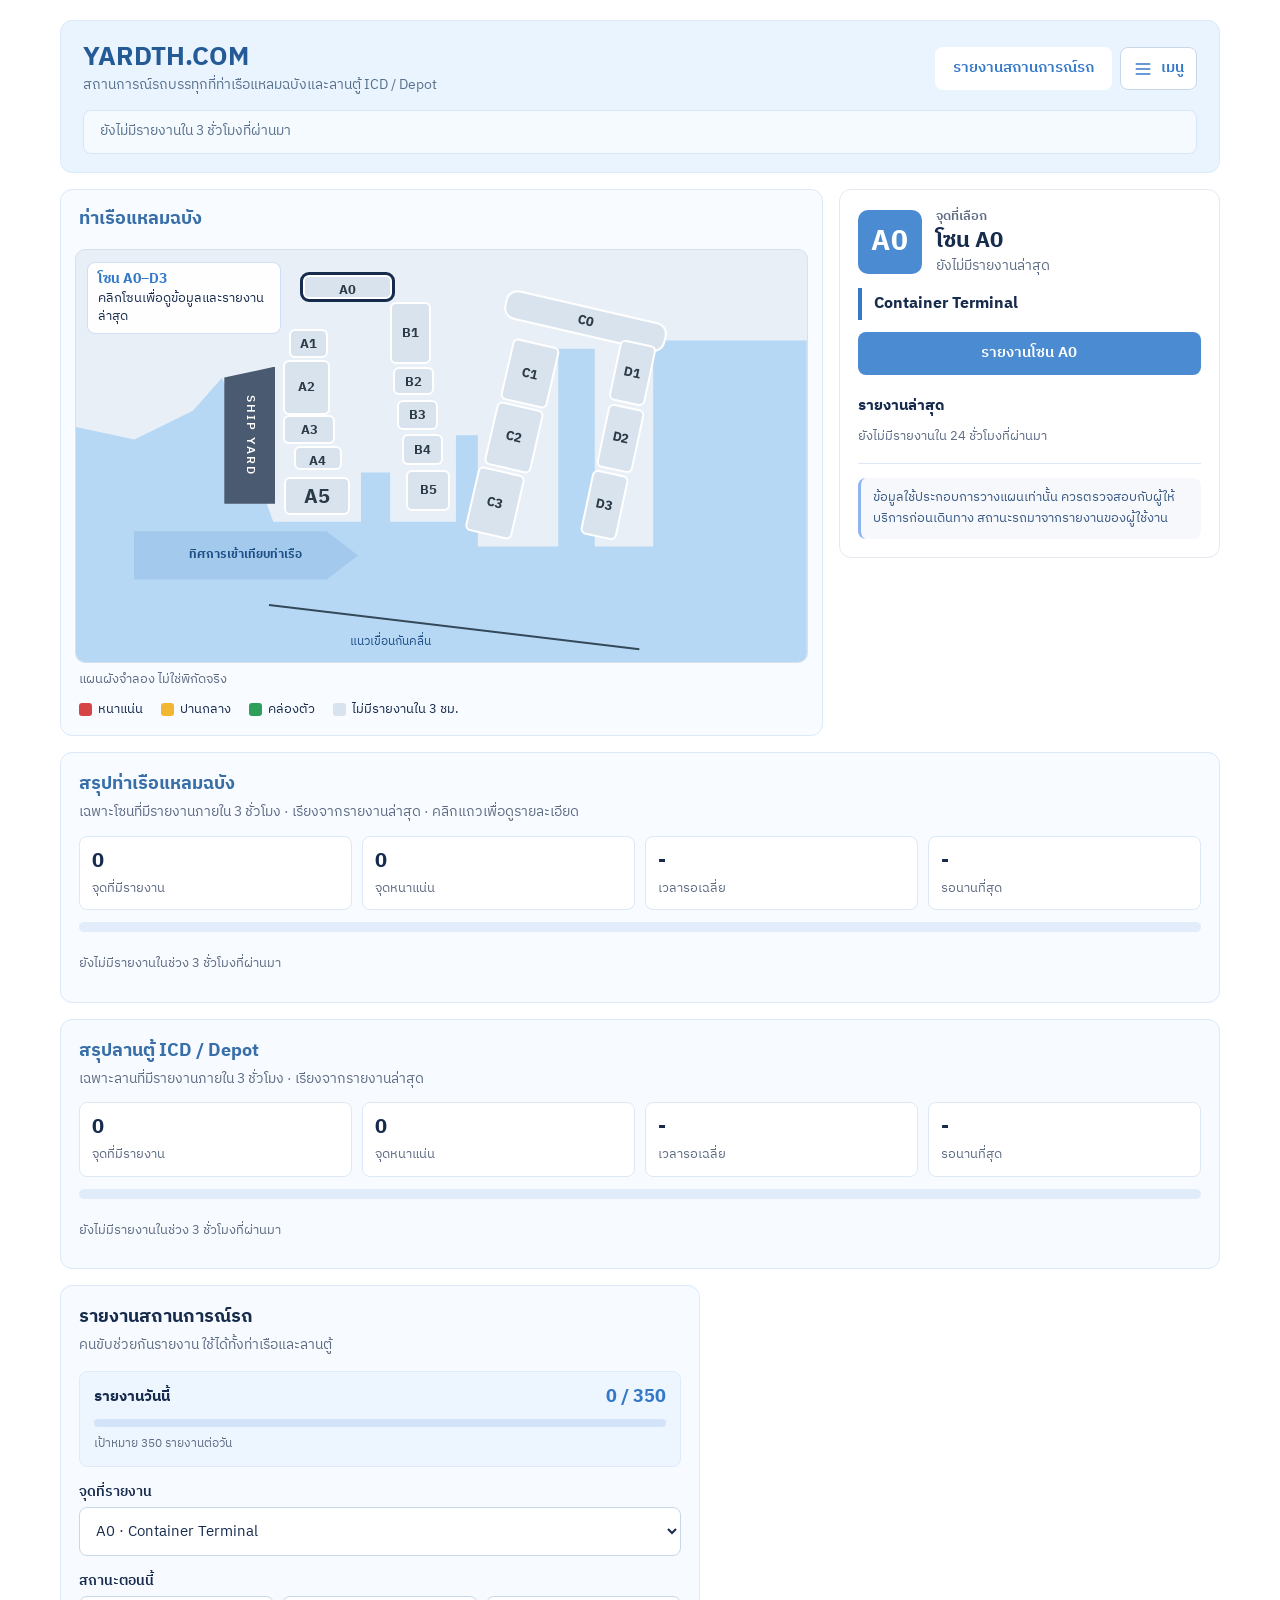
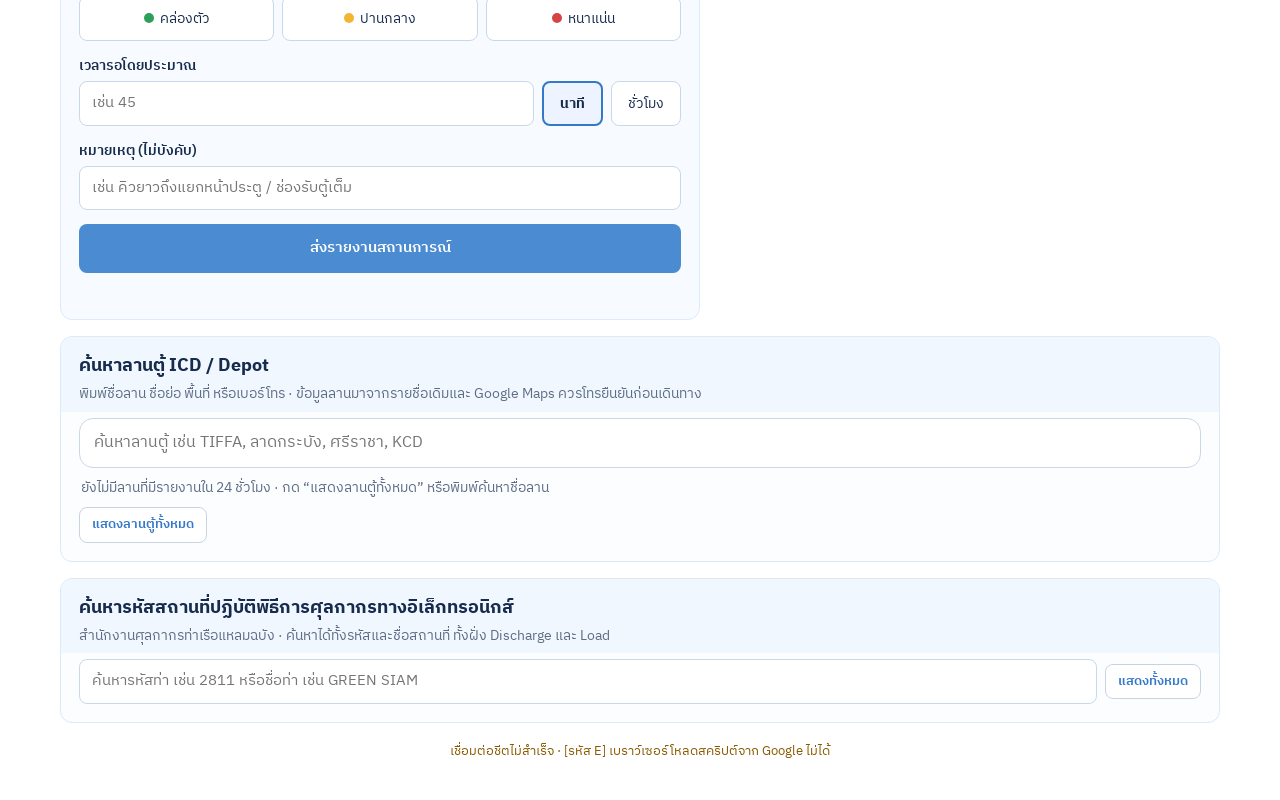
==== TruckPort_Status_updated.html @ ca261c00 "Add files via upload" ====
<!doctype html>
<html lang="th">
<head>
<meta charset="utf-8">
<meta name="viewport" content="width=device-width,initial-scale=1">
<meta name="theme-color" content="#1d5fd1">
<link rel="preconnect" href="https://fonts.googleapis.com"><link rel="preconnect" href="https://fonts.gstatic.com" crossorigin><link href="https://fonts.googleapis.com/css2?family=IBM+Plex+Sans+Thai:wght@400;500;600;700&display=swap" rel="stylesheet">
<title>YARDTH.COM - ท่าเรือและลานตู้คอนเทนเนอร์</title>
<style>
:root{--ink:#0c2340;--muted:#4f6a88;--line:rgba(29,95,209,.14);--accent:#1d5fd1;--accent-d:#164aa8;--clear:#2e9e5b;--busy:#f2b632;--jam:#d64545;--none:#d9e3ee;--glass:#fff;--glass-line:#fff;--shadow:0 10px 32px rgba(22,74,168,.14)}
*{box-sizing:border-box}
body{margin:0;min-height:100vh;color:var(--ink);font-family:"IBM Plex Sans Thai","Noto Sans Thai",Tahoma,sans-serif;font-size:15px;line-height:1.5;background:#fff}
main{max-width:1200px;margin:auto;padding:20px}
h1{font-size:26px;margin:0;font-weight:700;line-height:1.3}h2{font-weight:700}
.muted{color:var(--muted);font-size:13.5px;line-height:1.6}
/* hero */
.hero{position:relative;overflow:hidden;border-radius:26px;padding:20px 22px 18px;margin-bottom:16px;color:#fff;background:linear-gradient(135deg,#1d5fd1 0%,#2f86ee 55%,#4cc3ff 100%);border:1px solid rgba(255,255,255,.5);box-shadow:0 14px 40px rgba(29,95,209,.32)}
.hero::before{content:"";position:absolute;right:-70px;top:-90px;width:280px;height:280px;border-radius:50%;background:rgba(255,255,255,.16)}
.hero::after{content:"";position:absolute;left:-60px;bottom:-110px;width:240px;height:240px;border-radius:50%;background:rgba(255,255,255,.1)}
.hero>*{position:relative;z-index:1}
.hero h1{color:#fff}.hero .muted{color:#e3f0ff}
.head{display:flex;justify-content:space-between;align-items:center;gap:12px;flex-wrap:wrap;margin-bottom:14px}
.head-actions{display:flex;align-items:center;gap:8px}
.menu-toggle{display:inline-flex;align-items:center;justify-content:center;gap:8px;border:1px solid #c8d8e8;background:#fff;color:var(--accent);border-radius:8px;padding:9px 12px;font:inherit;font-weight:600;cursor:pointer}
.menu-toggle:hover,.menu-toggle[aria-expanded=true]{background:#eef6ff}
.menu-toggle svg{width:20px;height:20px;fill:none;stroke:currentColor;stroke-width:2;stroke-linecap:round}
.system-menu{position:absolute;z-index:20;top:calc(100% + 8px);right:0;width:min(280px,calc(100vw - 56px));padding:6px;background:#fff;border:1px solid #dce8f5;border-radius:10px;box-shadow:0 10px 28px rgba(32,75,120,.14)}
.system-menu a{display:block;padding:9px 12px;border-radius:7px;color:#315f91;text-decoration:none;font-weight:500}
.system-menu a:hover,.system-menu a:focus-visible{background:#edf5fd;color:#245b96}
.btn{display:inline-block;border:0;background:linear-gradient(135deg,#2f7df0,#1d5fd1);color:#fff;border-radius:14px;padding:10px 18px;font:inherit;font-weight:600;cursor:pointer;text-decoration:none;box-shadow:0 6px 16px rgba(29,95,209,.28)}
.btn:hover{background:linear-gradient(135deg,#2a74e8,#164aa8)}
.hero .btn{background:#fff;color:var(--accent);box-shadow:0 6px 16px rgba(10,40,110,.25)}.hero .btn:hover{background:#eef5ff}
.summary{display:flex;flex-wrap:wrap;gap:6px 20px;align-items:center;padding:10px 16px;background:rgba(255,255,255,.18);border:1px solid rgba(255,255,255,.4);border-radius:14px;font-size:14px;color:#fff}
.summary span{display:inline-flex;align-items:center}.summary .muted{color:#e6f1ff}
/* glass cards */
.layout{display:grid;grid-template-columns:minmax(0,1.6fr) minmax(280px,.8fr);gap:16px;align-items:start}
.card{background:var(--glass);-webkit-backdrop-filter:blur(18px) saturate(1.4);backdrop-filter:blur(18px) saturate(1.4);border:1px solid var(--glass-line);border-radius:22px;box-shadow:var(--shadow);overflow:hidden}
@supports not ((backdrop-filter:blur(1px)) or (-webkit-backdrop-filter:blur(1px))){.card{background:rgba(255,255,255,.93)}}
.cardhead{padding:16px 18px 2px}.cardhead h2{font-size:18px;margin:0 0 4px}
/* map */
.map{position:relative;margin:10px 14px 8px;aspect-ratio:531/300;min-width:600px;border:1px solid rgba(255,255,255,.9);border-radius:16px;overflow:hidden;background:#e8eff7}
.sea{position:absolute;inset:0;background:#b7d8f4;clip-path:polygon(0 43%,8% 46%,16% 39%,20% 31%,27% 66%,39% 66%,39% 54%,43% 54%,43% 66%,52% 66%,52% 45%,55% 45%,55% 72%,66% 72%,66% 24%,71% 24%,71% 72%,79% 72%,79% 22%,100% 22%,100% 100%,0 100%)}
.ship{position:absolute;left:20.3%;top:28.3%;width:7%;height:33.3%;background:#4a5a70;clip-path:polygon(0 8%,100% 0,100% 100%,0 100%);display:grid;place-items:center;writing-mode:vertical-rl;color:#fff;font-size:12px;font-weight:600;letter-spacing:2px}
.maphint{position:absolute;left:1.5%;top:3%;width:26.5%;padding:7px 10px;border-radius:12px;background:rgba(255,255,255,.93);border:1px solid rgba(29,95,209,.2);box-shadow:0 4px 14px rgba(20,70,150,.12);font-size:12.5px;line-height:1.45;color:var(--ink);z-index:2;pointer-events:none}
.maphint b{display:block;font-size:13.5px;color:var(--accent)}
.zone{position:absolute;display:grid;place-items:center;background:var(--none);color:#2b3a47;font-family:inherit;font-size:13px;font-weight:700;border:2px solid #fff;border-radius:6px;cursor:pointer;padding:2px;min-width:28px;min-height:24px}
.zone[data-status=clear]{background:var(--clear);color:#fff}
.zone[data-status=busy]{background:var(--busy);color:#2b2208}
.zone[data-status=jam]{background:var(--jam);color:#fff}
.zone:hover{outline:2px solid var(--ink);z-index:3}
.zone:focus-visible{outline:3px solid var(--ink);z-index:3}
.zone.sel{outline:3px solid var(--ink);z-index:3}
.a0{left:31%;top:6%;width:12.3%;height:6%}.b1{left:43%;top:12.7%;width:5.6%;height:15%}.a1{left:29.2%;top:19.3%;width:5.3%;height:7%}.a2{left:28.3%;top:26.7%;width:6.4%;height:13.3%}.a3{left:28.3%;top:40%;width:7.2%;height:7%}.a4{left:29.8%;top:47.7%;width:6.6%;height:5.7%}.a5{left:28.5%;top:55%;width:9%;height:9.3%;font-size:20px}
.b2{left:43.4%;top:28.3%;width:5.6%;height:7%}.b3{left:43.9%;top:36.3%;width:5.6%;height:7.4%}.b4{left:44.6%;top:44.7%;width:5.6%;height:7.6%}.b5{left:45.2%;top:53.3%;width:6%;height:10%}.c0{left:58.4%;top:13.7%;width:22.6%;height:7.3%;transform:rotate(13deg);border-radius:12px}.c1{left:58.8%;top:22.3%;width:6.6%;height:15.3%;transform:rotate(13deg)}.c2{left:56.6%;top:37.7%;width:6.6%;height:15.7%;transform:rotate(13deg)}.c3{left:54.1%;top:53.3%;width:6.6%;height:16%;transform:rotate(13deg)}.d1{left:73.7%;top:22.3%;width:5.1%;height:15%;transform:rotate(12deg)}.d2{left:72%;top:37.8%;width:5.1%;height:15.7%;transform:rotate(12deg)}.d3{left:69.8%;top:54%;width:5.1%;height:16%;transform:rotate(12deg)}
.arrow{position:absolute;left:7.9%;top:68.3%;width:30.7%;height:11.7%;display:grid;place-items:center;color:#1d4f86;background:#a3c9ec;font-weight:bold;font-size:12px;white-space:nowrap;clip-path:polygon(0 0,86% 0,100% 50%,86% 100%,0 100%)}.wave{position:absolute;left:26.4%;top:86%;width:51%;height:2px;background:#33495a;transform-origin:0 50%;transform:rotate(6.8deg)}.wavelabel{position:absolute;left:37.5%;top:93%;font-size:12px;color:#1d4f86}
.mapwrap{overflow-x:auto}
.mapnote{padding:0 18px 4px;color:var(--muted);font-size:12.5px}
.legend{display:flex;flex-wrap:wrap;gap:6px 18px;padding:6px 18px 16px;color:var(--ink);font-size:13px}
.legend span{display:flex;align-items:center;gap:6px}.swatch{width:13px;height:13px;border-radius:3px;display:inline-block}
/* selected spot */
.details{padding:18px}
.selhead{display:flex;align-items:center;gap:14px;margin:0 0 12px}
.selbig{flex:none;min-width:64px;height:64px;padding:0 12px;border-radius:18px;display:grid;place-items:center;background:linear-gradient(135deg,#2f7df0,#1d5fd1);color:#fff;font-size:28px;font-weight:700;letter-spacing:.5px;box-shadow:0 6px 16px rgba(29,95,209,.3)}
.selbig[data-st=clear]{background:var(--clear)}.selbig[data-st=busy]{background:var(--busy);color:#2b2208}.selbig[data-st=jam]{background:var(--jam)}
.seltext{min-width:0}.selkicker{font-size:12.5px;color:var(--muted);font-weight:600}
.selhead h2{font-size:22px;margin:0;line-height:1.25}
.selstatus{font-size:13.5px;color:var(--muted);margin-top:2px}
.banner{padding:4px 0 4px 12px;border-left:4px solid var(--accent);font-weight:700;font-size:16px;margin:0 0 12px;line-height:1.5}
.badge{display:inline-block;padding:0 8px;border:1px solid var(--line);border-radius:6px;font-size:12px;font-weight:400;margin-left:8px;color:var(--muted);vertical-align:middle;background:rgba(255,255,255,.7)}
.details .btn{width:100%;text-align:center;margin-bottom:6px}
.row{display:block;padding:10px 0;border-bottom:1px solid var(--line)}
.row>div:first-child{display:none}
.row strong{display:block;font-size:12.5px;font-weight:600;color:var(--muted);margin-bottom:2px}
.row span,.row li{font-size:14.5px;color:var(--ink);line-height:1.55}
.row ul{margin:0;padding-left:18px}
.row a{color:var(--accent)}
.note{margin-top:14px;padding:10px 12px;background:rgba(255,255,255,.65);border-left:3px solid #8fb4ee;border-radius:8px;color:#3a5a85;font-size:12.5px;line-height:1.65}
.empty{padding:10px 0;color:var(--muted);font-size:13px}
/* latest reports (compact, collapsed) */
.reports{margin:14px 0 6px;padding-bottom:6px;border-bottom:1px solid var(--line)}.rephead{display:flex;justify-content:space-between;align-items:baseline}.rephead h3{font-size:15px;margin:0}.reports .secondary{width:100%;margin-top:10px}
.rep{padding:8px 0;border-bottom:1px solid var(--line);font-size:14px;line-height:1.45}.rep:last-child{border-bottom:0}
.rep-top{display:flex;align-items:center;gap:8px;flex-wrap:wrap}
.rep-wait{color:var(--muted);font-size:13.5px}
.rep-time{margin-left:auto;color:var(--muted);font-size:12.5px;white-space:nowrap}
.rep-note{color:var(--muted);font-size:13px;margin-top:1px;padding-left:16px;overflow-wrap:anywhere}
#replist.scroll,#replistM.scroll{max-height:320px;overflow-y:auto;padding-right:4px}
.dot{display:inline-block;width:10px;height:10px;border-radius:50%;margin-right:6px}
.dot.clear{background:var(--clear)}.dot.busy{background:var(--busy)}.dot.jam{background:var(--jam)}.dot.none{background:#b3bcc4}
/* sections */
.section{margin-top:16px}.section-head{padding:16px 18px 6px}.section-head h2{font-size:18px;margin:0 0 4px}.section-body{padding:6px 18px 18px}
.subgroup{margin-top:14px}.subgroup h3{font-size:15px;margin:0 0 8px}
.depot-grid{display:grid;grid-template-columns:repeat(auto-fill,minmax(280px,1fr));gap:10px}
.depot{display:flex;flex-direction:column;gap:2px;border:1px solid rgba(255,255,255,.9);border-left:4px solid #b4c6dd;border-radius:14px;padding:12px 14px;background:rgba(255,255,255,.78);cursor:pointer;min-width:0}
.depot:hover{background:#fff}
.depot[data-st=jam]{border-left-color:var(--jam)}.depot[data-st=busy]{border-left-color:var(--busy)}.depot[data-st=clear]{border-left-color:var(--clear)}
.depot h4{font-size:15px;margin:0 0 2px;line-height:1.4}.depot p{font-size:13px;margin:0;color:var(--muted);line-height:1.5}
.depot-foot{display:flex;justify-content:space-between;align-items:center;gap:8px;flex-wrap:wrap;margin-top:auto;padding-top:8px;border-top:1px solid var(--line)}
.statusline{font-size:13px}
.d-btn{padding:6px 12px;font-size:13px;white-space:nowrap}
.secondary{border:1px solid rgba(29,95,209,.35);background:rgba(255,255,255,.85);color:var(--accent);border-radius:12px;padding:7px 12px;font:inherit;font-size:13px;font-weight:600;cursor:pointer}
.secondary:hover{background:#eaf2ff}
.dash{margin-top:16px;padding:18px}.dash h2{font-size:18px;margin:0 0 4px}
.kpis{display:grid;grid-template-columns:repeat(4,1fr);gap:10px;margin:12px 0}
.kpi{padding:10px 12px;border:1px solid rgba(255,255,255,.9);background:rgba(255,255,255,.72);border-radius:14px}.kpi b{display:block;font-size:20px}.kpi span{font-size:13px;color:var(--muted)}
.bar{display:flex;height:10px;border-radius:6px;overflow:hidden;background:rgba(29,95,209,.1);margin-bottom:12px}.bar i{display:block}
.bar .clear{background:var(--clear)}.bar .busy{background:var(--busy)}.bar .jam{background:var(--jam)}
.tw{overflow-x:auto}table{width:100%;border-collapse:collapse;font-size:14px}
th,td{text-align:left;padding:8px;border-bottom:1px solid var(--line);white-space:nowrap}th{color:var(--muted);font-weight:600;font-size:13px}
tbody tr{cursor:pointer}tbody tr:hover{background:rgba(255,255,255,.7)}
tr.flash{animation:flash 2.5s ease-out}@keyframes flash{0%,55%{background:#b9d8ff}100%{background:transparent}}
/* report form */
.report{margin-top:16px;display:block;max-width:640px}.report .card{padding:18px}.report h2{font-size:18px;margin:0 0 4px}
.report-goal{margin:14px 0 8px;padding:12px 14px;background:rgba(255,255,255,.72);border:1px solid rgba(255,255,255,.9);border-radius:14px}.goal-top{display:flex;justify-content:space-between;gap:12px;align-items:center}.goal-top strong{font-size:18px;color:var(--accent);font-variant-numeric:tabular-nums}.goal-track{height:8px;border-radius:8px;background:rgba(29,95,209,.12);overflow:hidden;margin:8px 0 5px}.goal-track i{display:block;height:100%;width:0;background:linear-gradient(90deg,#2f7df0,#4cc3ff);border-radius:8px;transition:width .25s}.report-goal small{font-size:12px;color:var(--muted)}
label{display:block;font-size:14px;font-weight:600;margin:14px 0 5px}
select,input,textarea{width:100%;font:inherit;font-size:15px;padding:10px 12px;border:1px solid rgba(29,95,209,.28);border-radius:12px;background:rgba(255,255,255,.85);color:var(--ink)}
select:focus,input:focus,textarea:focus,button:focus-visible,a:focus-visible{outline:2px solid var(--accent);outline-offset:1px}
.opts{display:grid;grid-template-columns:repeat(3,1fr);gap:8px}
.opts label{margin:0;font-weight:400;border:1px solid rgba(29,95,209,.28);background:rgba(255,255,255,.85);border-radius:12px;padding:11px 6px;text-align:center;cursor:pointer;font-size:14px}
.opts input{display:none}.opts input:checked+span{font-weight:700}
.opts label:has(input:checked){border:2px solid var(--accent);background:#e6f0ff}
button.go{margin-top:14px;width:100%;padding:13px;border:0;border-radius:14px;background:linear-gradient(135deg,#2f7df0,#1d5fd1);color:#fff;font:inherit;font-weight:600;cursor:pointer;box-shadow:0 6px 16px rgba(29,95,209,.28)}button.go:hover{background:linear-gradient(135deg,#2a74e8,#164aa8)}
button.go.sent{background:var(--clear);box-shadow:0 6px 16px rgba(46,158,91,.3)}
.waitrow{display:grid;grid-template-columns:minmax(0,1fr) auto;gap:8px;align-items:stretch}.waitrow .opts{grid-template-columns:repeat(2,auto)}.waitrow .opts label{display:flex;align-items:center;padding:0 16px}
.msg{margin-top:10px;font-size:14px;min-height:18px}.err{color:#b3261e}.ok{color:#17703d}
.sync-state{font-size:12.5px;color:var(--muted)}.sync-state.online{color:#17703d}.sync-state.offline{color:#8a5a00}

/* customs code search */
.code-search{margin-top:16px}.search-tools{display:flex;gap:8px;align-items:center;flex-wrap:wrap}
.search-tools input{flex:1 1 260px;min-width:180px}.code-columns{display:grid;grid-template-columns:1fr 1fr;gap:12px;margin-top:14px}
.code-side{min-width:0;border:1px solid rgba(29,95,209,.16);background:rgba(255,255,255,.55);border-radius:16px;overflow:hidden}
.code-side h3{margin:0;padding:11px 14px;background:rgba(29,95,209,.09);font-size:15px}
.code-main{padding:8px 14px;color:var(--accent);font-weight:700;border-bottom:1px solid var(--line)}
.code-row{display:grid;grid-template-columns:58px minmax(0,1fr);gap:9px;padding:8px 12px;border-bottom:1px solid var(--line);align-items:start}
.code-row:last-child{border-bottom:0}.code-num{font-weight:700;color:var(--accent);font-variant-numeric:tabular-nums}
.code-row mark{background:#fff0b8;color:inherit;border-radius:3px;padding:0 2px}
.code-count{font-size:12.5px;color:var(--muted);margin-top:8px}
@media(max-width:680px){.code-columns{grid-template-columns:1fr}.search-tools .secondary{width:100%}}
/* modal */
.modal{position:fixed;inset:0;z-index:1000;background:rgba(12,35,64,.45);-webkit-backdrop-filter:blur(4px);backdrop-filter:blur(4px);display:grid;place-items:center;padding:18px}
.modal-box{width:min(460px,100%);max-height:85vh;overflow:auto;background:rgba(255,255,255,.97);padding:22px;border-radius:22px;box-shadow:0 20px 60px rgba(12,35,64,.3)}
.modal-box.wide{width:min(560px,100%)}.modal-box h2{margin:0 0 8px;font-size:20px}
.mhead{display:flex;justify-content:space-between;align-items:flex-start;gap:12px;margin-bottom:10px}.mhead h2{margin:0;font-size:18px;line-height:1.4}
#bannerM{display:none}#depotModal .btn{width:100%;margin:12px 0 4px}
.dsearch input{width:100%;padding:12px 14px;font-size:16px;border-radius:14px}
.dhead{margin:10px 2px 8px}
.d-top{display:flex;justify-content:space-between;align-items:flex-start;gap:8px}
.vbadge{flex:none;font-size:11.5px;padding:2px 8px;border-radius:20px;white-space:nowrap}
.vbadge.ok{background:#d9f2e1;color:#18613a}.vbadge.maybe{background:#fff1cc;color:#7a5600}.vbadge.no{background:#e7eaf0;color:#51627a}
.d-actions{display:flex;flex-wrap:wrap;gap:8px;margin-top:10px}
.d-actions .secondary{flex:1 1 auto;text-align:center;text-decoration:none;display:inline-block}
.depot p a{color:var(--accent)}
.dmore{width:100%;margin-top:12px}
.row a.mapbtn{display:inline-block;margin-top:4px;padding:8px 14px;background:var(--accent);color:#fff;border-radius:12px;text-decoration:none;font-weight:600}
[hidden]{display:none!important}
@media(min-width:821px){.details{position:sticky;top:12px;max-height:calc(100vh - 24px);overflow:auto}}
@media(max-width:820px){main{padding:14px}.layout{grid-template-columns:1fr}.depot-grid{grid-template-columns:1fr}}
@media(max-width:600px){h1{font-size:22px}.hero{padding:16px}.kpis{grid-template-columns:repeat(2,1fr)}.opts{gap:5px}.opts label{font-size:13px}}
@media(prefers-reduced-motion:reduce){*{transition:none!important;animation:none!important;scroll-behavior:auto!important}}
/* Modern flat theme */
:root{--ink:#172b4d;--muted:#5e6c84;--line:#dce8f5;--accent:#3478c8;--accent-d:#2867ad;--glass:#fff;--glass-line:#e2ebf5;--shadow:none}
body{background:#fff}
.hero{border:1px solid #dceafb;border-radius:12px;background:#eaf4ff;color:var(--ink);box-shadow:none}
.hero{overflow:visible}
.hero::before,.hero::after{display:none}
.head{position:relative;z-index:2}
.hero h1{color:#245b96}.hero .muted,.summary .muted{color:#58718d}
.btn,button.go{background:#4b8bd2;border-radius:8px;box-shadow:none}
.btn:hover,button.go:hover{background:#3478c8}
.hero .btn{border-radius:8px;box-shadow:none}
.summary{border:1px solid #d5e6f8;border-radius:8px;background:#f5faff;color:var(--ink)}
.card{background:#fff;border:1px solid #e4e9f0;border-radius:12px;box-shadow:none;-webkit-backdrop-filter:none;backdrop-filter:none}
.layout>.card:first-child,#portDashboard{background:#f8fbff;border-color:#dce9f7}
.layout>.card:first-child .cardhead h2,#portDashboard h2{color:#386fa9}
.details{background:#fff}
.map{border-color:#d8e0ea;border-radius:10px}
.maphint{border-radius:8px;box-shadow:none}
.selbig{background:#4b8bd2;border-radius:10px;box-shadow:none}
.badge,.note,.report-goal,.kpi{border-radius:8px}
.note{background:#f6f8fb}
.report .card{background:#f7fbff;border-color:#dceafb}
.report-goal{border-color:#dfebf8;background:#edf6ff}
#icdDashboard{background:#f7fbff;border-color:#dce9f7}
#icdDashboard h2{color:#386fa9}
#icdDepots{background:#fbfdff;border-color:#dce9f7}
#icdDepots .section-head{background:#f0f7ff}
.depot{border:1px solid #dce8f5;border-left:4px solid #a9c8e8;border-radius:8px;background:#f7fbff}
.depot:hover{background:#edf6ff}
#customsCodes{background:#fbfdff;border-color:#dce9f7}
#customsCodes .section-head{background:#f0f7ff}
.code-side{border-color:#dce8f5;border-radius:8px;background:#fff}
.code-side h3{background:#edf5fd;color:#386fa9}
.secondary{border-color:#c8d3e2;border-radius:8px;background:#fff}
.secondary:hover{background:#eef6ff}
.kpi{border-color:#dce8f5;background:#fff}
.goal-track{border-radius:4px}.goal-track i{background:#6ea5df;border-radius:4px}
select,input,textarea{border-color:#c8d8e8;border-radius:8px;background:#fff}
.opts label{border-color:#c8d8e8;border-radius:8px;background:#fff}
.opts label:has(input:checked){background:#eef4ff}
button.go.sent{background:var(--clear);box-shadow:none}
</style>
</head>
<body>
<main>
<section class="hero">
<header class="head">
  <div><h1>YARDTH.COM</h1><div class="muted">สถานการณ์รถบรรทุกที่ท่าเรือแหลมฉบังและลานตู้ ICD / Depot</div></div>
  <div class="head-actions">
    <a class="btn" href="#reportAnchor">รายงานสถานการณ์รถ</a>
    <button class="menu-toggle" id="systemMenuToggle" type="button" aria-expanded="false" aria-controls="systemMenu" aria-label="เปิดเมนูระบบ">
      <svg viewBox="0 0 24 24" aria-hidden="true"><path d="M4 6h16M4 12h16M4 18h16"></path></svg><span>เมนู</span>
    </button>
    <nav class="system-menu" id="systemMenu" aria-label="เมนูระบบ" hidden>
      <a href="#portSystem">แผนที่ท่าเรือ</a>
      <a href="#portDashboard">สรุปท่าเรือ</a>
      <a href="#icdDashboard">สรุปลานตู้</a>
      <a href="#reportAnchor">รายงานสถานการณ์รถ</a>
      <a href="#icdDepots">ค้นหาลานตู้</a>
      <a href="#customsCodes">ค้นหารหัสสถานที่</a>
    </nav>
  </div>
</header>
<div class="summary" id="summary"></div>
</section>

<div class="layout" id="portSystem">
  <section class="card">
    <div class="cardhead"><h2>ท่าเรือแหลมฉบัง</h2></div>
    <div class="mapwrap"><div class="map" aria-label="แผนผังจำลองท่าเรือแหลมฉบัง">
      <div class="maphint"><b>โซน A0–D3</b>คลิกโซนเพื่อดูข้อมูลและรายงานล่าสุด</div>
      <div class="sea"></div><div class="ship">SHIP YARD</div>
      <button class="zone yellow a0" data-zone="A0">A0</button><button class="zone blue a1" data-zone="A1">A1</button><button class="zone orange a2" data-zone="A2">A2</button><button class="zone orange a3" data-zone="A3">A3</button><button class="zone green a4" data-zone="A4">A4</button><button class="zone blue a5" data-zone="A5">A5</button>
      <button class="zone yellow b1" data-zone="B1">B1</button><button class="zone yellow b2" data-zone="B2">B2</button><button class="zone yellow b3" data-zone="B3">B3</button><button class="zone yellow b4" data-zone="B4">B4</button><button class="zone yellow b5" data-zone="B5">B5</button>
      <button class="zone blue c0" data-zone="C0">C0</button><button class="zone yellow c1" data-zone="C1">C1</button><button class="zone yellow c2" data-zone="C2">C2</button><button class="zone yellow c3" data-zone="C3">C3</button><button class="zone yellow d1" data-zone="D1">D1</button><button class="zone yellow d2" data-zone="D2">D2</button><button class="zone yellow d3" data-zone="D3">D3</button>
      <div class="arrow">ทิศการเข้าเทียบท่าเรือ</div><div class="wave"></div><div class="wavelabel">แนวเขื่อนกันคลื่น</div>
    </div></div>
    <div class="mapnote">แผนผังจำลอง ไม่ใช่พิกัดจริง</div>
    <div class="legend"><span><i class="swatch" style="background:var(--jam)"></i>หนาแน่น</span><span><i class="swatch" style="background:var(--busy)"></i>ปานกลาง</span><span><i class="swatch" style="background:var(--clear)"></i>คล่องตัว</span><span><i class="swatch" style="background:var(--none)"></i>ไม่มีรายงานใน 3 ชม.</span></div>
  </section>
  <aside class="card details" id="panel">
    <div class="selhead"><div class="selbig" id="selBig">A0</div><div class="seltext"><div class="selkicker">จุดที่เลือก</div><h2 id="sel">โซน A0</h2><div class="selstatus" id="selStatus"></div></div></div><div class="banner" id="banner"></div><button class="btn" id="reportHere" type="button" data-rh>รายงานโซน A0</button><div class="reports"><div class="rephead"><h3>รายงานล่าสุด</h3><span class="muted" id="repcount"></span></div><div id="replist"></div><button class="secondary" id="repall" type="button" hidden>ดูทั้งหมด</button></div>
    <div id="info"></div>
        <div class="note">ข้อมูลใช้ประกอบการวางแผนเท่านั้น ควรตรวจสอบกับผู้ให้บริการก่อนเดินทาง สถานะรถมาจากรายงานของผู้ใช้งาน</div>
  </aside>
</div>

<section class="card dash" id="portDashboard">
  <h2>สรุปท่าเรือแหลมฉบัง</h2><div class="muted">เฉพาะโซนที่มีรายงานภายใน 3 ชั่วโมง · เรียงจากรายงานล่าสุด · คลิกแถวเพื่อดูรายละเอียด</div>
  <div class="kpis" id="portKpi"></div><div class="bar" id="portBar"></div><div class="tw" id="portTable"></div>
</section>
<section class="card dash" id="icdDashboard">
  <h2>สรุปลานตู้ ICD / Depot</h2><div class="muted">เฉพาะลานที่มีรายงานภายใน 3 ชั่วโมง · เรียงจากรายงานล่าสุด</div>
  <div class="kpis" id="icdKpi"></div><div class="bar" id="icdBar"></div><div class="tw" id="icdTable"></div>
</section>

<div class="report" id="reportAnchor">
  <section class="card">
    <h2>รายงานสถานการณ์รถ</h2><div class="muted">คนขับช่วยกันรายงาน ใช้ได้ทั้งท่าเรือและลานตู้</div>
    <div class="report-goal"><div class="goal-top"><b>รายงานวันนี้</b><strong id="reportCount">0 / 350</strong></div><div class="goal-track"><i id="reportGoalBar"></i></div><small id="reportGoalText">เป้าหมาย 350 รายงานต่อวัน</small></div>
    <label for="rzone">จุดที่รายงาน</label><select id="rzone"></select>
    <label>สถานะตอนนี้</label>
    <div class="opts"><label><input type="radio" name="st" value="clear"><span><i class="dot clear"></i>คล่องตัว</span></label><label><input type="radio" name="st" value="busy"><span><i class="dot busy"></i>ปานกลาง</span></label><label><input type="radio" name="st" value="jam"><span><i class="dot jam"></i>หนาแน่น</span></label></div>
    <label for="rwait">เวลารอโดยประมาณ</label>
    <div class="waitrow"><input id="rwait" type="number" min="0" step="any" inputmode="decimal" placeholder="เช่น 45"><div class="opts unit"><label><input type="radio" name="unit" value="min" checked><span>นาที</span></label><label><input type="radio" name="unit" value="hr"><span>ชั่วโมง</span></label></div></div>
    <label for="rnote">หมายเหตุ (ไม่บังคับ)</label><input id="rnote" maxlength="140" placeholder="เช่น คิวยาวถึงแยกหน้าประตู / ช่องรับตู้เต็ม">
    <button class="go" id="send">ส่งรายงานสถานการณ์</button><div class="msg" id="msg" aria-live="polite"></div>
  </section>
</div>

<section class="card section" id="icdDepots">
  <div class="section-head"><h2>ค้นหาลานตู้ ICD / Depot</h2><div class="muted">พิมพ์ชื่อลาน ชื่อย่อ พื้นที่ หรือเบอร์โทร · ข้อมูลลานมาจากรายชื่อเดิมและ Google Maps ควรโทรยืนยันก่อนเดินทาง</div></div>
  <div class="section-body">
    <div class="dsearch"><input id="depotSearch" type="search" placeholder="ค้นหาลานตู้ เช่น TIFFA, ลาดกระบัง, ศรีราชา, KCD" autocomplete="off" enterkeyhint="search" aria-label="ค้นหาลานตู้"></div>
    <div class="dhead muted" id="depotHead" aria-live="polite"></div>
    <div class="depot-grid" id="depotResults"></div>
    <div class="search-tools"><button class="secondary dmore" id="depotMore" type="button" hidden></button><button class="secondary" id="depotAll" type="button">แสดงลานตู้ทั้งหมด</button></div>
  </div>
</section>

<section class="card section code-search" id="customsCodes">
  <div class="section-head"><h2>ค้นหารหัสสถานที่ปฏิบัติพิธีการศุลกากรทางอิเล็กทรอนิกส์</h2><div class="muted">สำนักงานศุลกากรท่าเรือแหลมฉบัง · ค้นหาได้ทั้งรหัสและชื่อสถานที่ ทั้งฝั่ง Discharge และ Load</div></div>
  <div class="section-body">
    <div class="search-tools"><input id="portCodeSearch" type="search" placeholder="ค้นหารหัสท่า เช่น 2811 หรือชื่อท่า เช่น GREEN SIAM" autocomplete="off" aria-label="ค้นหารหัสท่า"><button class="secondary" id="portCodeAll" type="button">แสดงทั้งหมด</button></div>
    <div id="portCodeResults" hidden>
      <div class="code-count" id="portCodeCount" aria-live="polite"></div>
      <div class="code-columns">
        <div class="code-side"><h3>Discharge · สถานที่ตรวจปล่อยสำหรับทำนำเข้า</h3><div class="code-main">รหัสหลัก 2801</div><div id="dischargeResults"></div></div>
        <div class="code-side"><h3>Load · สถานที่ตรวจปล่อยสำหรับท่าส่งออก</h3><div class="code-main">รหัสหลัก 2801</div><div id="loadResults"></div></div>
      </div>
    </div>
  </div>
</section>


<div class="modal" id="depotModal" hidden><div class="modal-box wide">
  <div class="mhead"><h2 id="selM"></h2><button class="secondary" id="depotClose" type="button">ปิด</button></div>
  <div class="banner" id="bannerM"></div>
  <div class="reports"><div class="rephead"><h3>รายงานล่าสุด</h3><span class="muted" id="repcountM"></span></div><div id="replistM"></div><button class="secondary" id="repallM" type="button" hidden></button></div>
  <button class="btn" id="reportHereM" type="button" data-rh>รายงานสถานการณ์จุดนี้</button>
  <div id="infoM"></div>
</div></div>

<div class="muted" style="text-align:center;margin:18px 0"><span class="sync-state offline" id="syncStatus">กำลังตรวจสอบ...</span></div>
</main>
<!-- เก็บ data.js เดิมไว้ได้ หากเว็บไซต์เดิมใช้ไฟล์นี้เก็บรายละเอียดโซนท่าเรือ -->
<script src="data.js"></script>
<script>
'use strict';

// URL ของ Google Apps Script Web App ที่ผู้ใช้ Deploy ไว้แล้ว
const SHEETS_WEB_APP_URL = 'https://script.google.com/macros/s/AKfycbxXSvarIsgLIngnlxxnCY_GwxZOY-gi6cv1eDTyA4MNUYghQq8GYHbVGaHZ9cNsll7inw/exec';
const SHEET_POLL_MS = 30000;
let pollFails = 0;
const DAILY_GOAL = 350;


const DEFAULT_PORT_TYPES = {
  A0:'Container Terminal',A1:'Ro/Ro Terminal',A2:'Multi-purpose Terminal',A3:'Multi-purpose Terminal',A4:'Bulk Cargo Terminal',A5:'Ro/Ro Terminal',
  B1:'Container Terminal',B2:'Container Terminal',B3:'Container Terminal',B4:'Container Terminal',B5:'Container Terminal',
  C0:'Ro/Ro Terminal',C1:'Container Terminal',C2:'Container Terminal',C3:'Container Terminal',D1:'Container Terminal',D2:'Container Terminal',D3:'Container Terminal'
};
let PORT_TYPES = {...DEFAULT_PORT_TYPES};

// ฐานข้อมูลลานตู้ (กรุงเทพฯ-ชลบุรี) คัดจากรายชื่อเดิมและตรวจกับ Google Maps ณ 12 พ.ย. 2569
// vs: ok=พบใน Google Maps, maybe=ชื่อใกล้เคียง, no=ยังไม่พบ · legacy=ท่าเรือที่มีในแผนผังแล้ว (ซ่อนจากการค้นหา)
const DEFAULT_FACILITIES = {
  "ICD-BKK-01":{"name": "Siam Shoreside Services (ป.1 ลาดกระบัง)", "short": "Siam Shoreside Services", "type": "สถานีบรรจุและลานเก็บตู้คอนเทนเนอร์ (ICD Gate 1)", "location": "ICD ลาดกระบัง กรุงเทพฯ", "service": "รับฝาก ตรวจสอบ ซ่อมบำรุงตู้สินค้า และขนถ่ายผ่านระบบราง-ทางบก", "city": "กรุงเทพมหานคร", "alias": "ICD ลาดกระบัง ป.1 ประตู 1 gate 1 SSS Siam Shoreside Services (ICD ประตู 1) ICD ลาดกระบัง ประตู gate", "phone": "02-763-5000, 02-737-9001", "hours": "จ–ศ 08:00–17:00 (Maersk ระบุรับ/คืนตู้เปล่า จ–ส 08:00–20:00)", "pid": "ChIJMZ7z9ltmHTERC6mKmXM3EN4", "gname": "Siam Shoreside Services (ICD ประตู 1)", "vs": "ok"},
  "ICD-BKK-02":{"name": "Evergreen Container Terminal (Thailand) Ltd. (ป.3 ลาดกระบัง)", "short": "Evergreen Container Terminal", "type": "ลานตู้คอนเทนเนอร์สายการเรือ (ICD Gate 3)", "location": "ICD ลาดกระบัง กรุงเทพฯ", "service": "จัดเก็บตู้เปล่า ล้างและซ่อมแซมตู้คอนเทนเนอร์นำเข้า-ส่งออก", "city": "กรุงเทพมหานคร", "alias": "ICD ลาดกระบัง ป.3 ประตู 3 gate 3 เอเวอร์กรีน Evergreen Container Terminal (Thailand) ประตู 3 ICD ลาดกระบัง ประตู gate", "phone": "02-737-9888", "pid": "ChIJLXanFmRmHTERODZiDeBpvmk", "gname": "Evergreen Container Terminal (Thailand) ประตู 3", "vs": "ok"},
  "ICD-BKK-03":{"name": "MTD LKB (MEDLOG THAI DEPOT CO., LTD.)", "short": "MTD LKB", "type": "ลานจัดการและฝากตู้คอนเทนเนอร์", "location": "เขตลาดกระบัง กรุงเทพฯ", "service": "รับฝากตู้เปล่า ตรวจเช็กสภาพมาตรฐาน ซ่อมแซม และทำความสะอาด", "city": "กรุงเทพมหานคร", "alias": "Medlog Thai Depot MTD", "phone": "02-049-9800", "hours": "จ–ส 07:30–22:00", "pid": "ChIJE-bRWlJnHTERWPCjKHUSU04", "gname": "MTD LKB (Medlog Thai Depot สาขาลาดกระบัง)", "vs": "ok"},
  "ICD-BKK-04":{"name": "TIFFA ICD LKB GATE 4", "short": "TIFFA ICD LKB", "type": "สถานีบรรจุและแยกสินค้ากล่อง (ICD Gate 4)", "location": "ICD ลาดกระบัง กรุงเทพฯ", "service": "บริการบรรจุสินค้าลงตู้ (CFS) ตรวจรับและหมุนเวียนตู้คอนเทนเนอร์", "city": "กรุงเทพมหานคร", "alias": "ICD ลาดกระบัง ป.4 ประตู 4 gate 4 ทิฟฟา Tiffa I.C.D. Co.,Ltd. (ประตู 4) ICD ลาดกระบัง ประตู gate", "phone": "02-737-9990", "pid": "ChIJ-5V0S2JmHTERGVX8c7RFx0k", "gname": "Tiffa I.C.D. Co.,Ltd. (ประตู 4)", "vs": "ok"},
  "ICD-LCB-01":{"name": "KCD Depot (บริษัท เคซีดี (ประเทศไทย) จำกัด / KCD2)", "short": "KCD Depot (KCD2)", "type": "ลานรับฝากและจัดการตู้คอนเทนเนอร์ (Empty Container Depot)", "location": "อ่าวอุดม-แหลมฉบัง ต.ทุ่งสุขลา อ.ศรีราชา จ.ชลบุรี", "service": "รับฝากตู้เปล่า ตรวจสภาพ ซ่อมแซม ล้างตู้ และบริหารจัดการผ่านระบบ K-Digi App", "city": "จังหวัดชลบุรี", "alias": "KCD KCD2 เคซีดี", "hours": "เปิดทุกวัน 05:00–19:00", "pid": "ChIJq0-Gw6i3AjER_8zUnETc0L4", "gname": "KCD2", "vs": "ok"},
  "ICD-LCB-02":{"name": "ลาน KCD เคอรี่", "short": "ลาน KCD เคอรี่", "type": "ลานจัดเก็บและหมุนเวียนตู้คอนเทนเนอร์", "location": "ต.ทุ่งสุขลา อ.ศรีราชา จ.ชลบุรี (ใกล้นิคมแหลมฉบัง)", "service": "บริการรับฝาก คืนตู้คอนเทนเนอร์ และจุดขนถ่ายตู้สินค้า", "city": "จังหวัดชลบุรี", "alias": "KCD เคอรี่ kerry", "vs": "no"},
  "ICD-LCB-03":{"name": "Evergreen Container Terminal (Thailand) LTD. (แหลมฉบัง B2)", "short": "Evergreen (B2)", "type": "ท่าเทียบเรือและลานตู้คอนเทนเนอร์", "location": "ท่าเรือแหลมฉบัง อ.ศรีราชา จ.ชลบุรี", "service": "", "city": "จังหวัดชลบุรี", "legacy": true},
  "ICD-LCB-04":{"name": "REI Depot (ThaiReefer Container Yard)", "short": "REI Depot", "type": "ลานตู้คอนเทนเนอร์แห้งและตู้เย็น", "location": "โซนแหลมฉบัง อ.ศรีราชา จ.ชลบุรี (ข้อมูลที่ให้มาระบุห่างจากท่าเรือ 14 กม.)", "service": "จุดรับฝากตู้ มีบริการปลั๊กเสียบไฟสำหรับตู้เย็น (Reefer Container) และซ่อมบำรุง", "city": "จังหวัดชลบุรี", "alias": "REI reefer ตู้เย็น REI Depot (ลานตู้ REI แหลมฉบัง)", "phone": "086-777-5324, 038-482-053-4, 038-482-038", "hours": "จ–ส 08:00–17:00", "pid": "ChIJK2-xyjy4AjER32jrTw3TC7E", "gname": "REI Depot (ลานตู้ REI แหลมฉบัง)", "vs": "ok"},
  "ICD-LCB-05":{"name": "Thai Eng Kong Container Services (LCB Depot 1)", "short": "Thai Eng Kong", "type": "ลานฝากและซ่อมแซมตู้คอนเทนเนอร์", "location": "โซนบึง อ.ศรีราชา จ.ชลบุรี", "service": "บริการจัดเก็บตู้เปล่า ซ่อมแซม ตรวจสอบสภาพตู้ก่อนบรรจุส่งออก", "city": "จังหวัดชลบุรี", "alias": "TEK LCB Depot 1 ไทยเอ็งกง Thai Eng Kong Container Services (LCB Depot 1)", "phone": "033-136-793, 038-491-613-4, 038-400-842", "hours": "จ–ส 08:00–20:00", "pid": "ChIJ--2AEAC5AjERJW1g_LF7Gb0", "gname": "Thai Eng Kong Container Services (LCB Depot 1)", "vs": "ok"},
  "ICD-LCB-06":{"name": "บริษัท อีสเทิร์นซี แหลมฉบัง เทอร์มินัล จำกัด ESCO (B3)", "short": "ESCO (B3)", "type": "ท่าเทียบเรือและลานตู้สินค้าหลัก", "location": "ท่าเรือแหลมฉบัง อ.ศรีราชา จ.ชลบุรี", "service": "", "city": "จังหวัดชลบุรี", "legacy": true},
  "ICD-LCB-07":{"name": "MTD LCP (สาขาท่าเรือแหลมฉบัง)", "short": "MTD LCP", "type": "ลานฝากและบริการตู้คอนเทนเนอร์", "location": "โซนบึง ใกล้นิคมอุตสาหกรรมแหลมฉบัง จ.ชลบุรี", "service": "บริการยกตู้ ฝากวางตู้เปล่า ล้างทำความสะอาด และบำรุงรักษาตู้สินค้า", "city": "จังหวัดชลบุรี", "alias": "MTD LCP Medlog", "vs": "no"},
  "TP-001":{"name": "บี.ซี. เดโป จำกัด (B.C. Depot)", "short": "BC", "type": "ลานตู้ / Depot", "location": "คลองเตย", "city": "กรุงเทพมหานคร", "phone": "083-823-4202, 02-671-6941-3", "hours": "จ–ศ 08:30–17:00", "pid": "ChIJAzL65JOf4jARjapmFVntstY", "gname": "B.C.Depot Co.,Ltd (คลองเตย)", "alias": "BC B.C.Depot Co.,Ltd (คลองเตย)", "vs": "ok"},
  "TP-008":{"name": "คอนเซ็นเตอร์ จำกัด (Concenter)", "short": "คอนเซ็นเตอร์ (Concenter)", "type": "ลานตู้ / Depot", "location": "คลองเตย (คอน 3)", "city": "กรุงเทพมหานคร", "phone": "02-712-2405-11", "vs": "no"},
  "TP-009":{"name": "คอนเซ็นเตอร์ จำกัด (Concenter)", "short": "CONCENTER 4", "type": "ลานตู้ / Depot", "location": "บางนา กม.3.5 (คอน 4)", "city": "กรุงเทพมหานคร", "phone": "02-393-3921, 02-393-1110, 02-393-5769", "hours": "จ–ส 08:30–17:00", "pid": "ChIJAZV1Fg-g4jARgaQSa5pJWVw", "gname": "บริษัท คอนเซ็นเตอร์ จำกัด (ซอยบางนา-ตราด 42)", "alias": "CONCENTER 4 บริษัท คอนเซ็นเตอร์ จำกัด (ซอยบางนา-ตราด 42)", "vs": "ok"},
  "TP-010":{"name": "อีสเทิร์น ซี แหลมฉบัง เทอร์มินัล จำกัด (ESCO)", "short": "อีสเทิร์น ซี แหลมฉบัง เทอร์มินัล (ESCO)", "type": "ลานตู้ / Container terminal", "location": "ลาดกระบัง ป.2", "city": "กรุงเทพมหานคร", "phone": "02-106-8900, 02-737-9701, 038-491-255", "hours": "จ–ศ 08:00–05:00 (ตามที่ Google แสดง)", "pid": "ChIJj0W4bFpmHTERX4Q0tAAvSZU", "gname": "ESCO ICD ประตู 2 ลาดกระบัง", "alias": "ESCO ICD ประตู 2 ลาดกระบัง ICD ลาดกระบัง ประตู gate", "vs": "ok"},
  "TP-012":{"name": "อาร์เอส คอนเทนเนอร์ เดโปท์ จำกัด (R.S.)", "short": "อาร์เอส คอนเทนเนอร์ เดโปท์ (R.S.)", "type": "ลานตู้ / Depot", "location": "บางนา กม.1 ซอยพานิชการบางนา", "city": "กรุงเทพมหานคร", "phone": "02-743-6661-3, แผนกขนส่ง 02-743-6664", "vs": "no"},
  "TP-015":{"name": "ซี.ดี.เอส. สโตรเรจ จำกัด (CDS)", "short": "CDS STORAGE", "type": "ลานตู้ / Storage", "location": "ซอยลาซาล", "city": "กรุงเทพมหานคร", "phone": "02-758-8191-7", "alias": "CDS STORAGE", "vs": "no"},
  "TP-016":{"name": "ซี.ดี.เอส. สโตรเรจ จำกัด (CDS 1)", "short": "CDS STORAGE; CDS กม.6", "type": "ลานตู้ / Storage", "location": "บางนา กม.6 ซอยปลัดเปรียง", "city": "กรุงเทพมหานคร", "phone": "02-740-3162, 02-740-3163-7", "alias": "CDS STORAGE; CDS กม.6", "vs": "no"},
  "TP-017":{"name": "คอนเทนเนอร์ดีโป้ท์เซอร์วิส จำกัด (CDS 2)", "short": "CDS กม.6", "type": "ลานตู้ / Depot", "location": "บางนา กม.6 ข้างตึกบางนา-ทาวเวอร์", "city": "กรุงเทพมหานคร", "phone": "02-312-0731-7, 02-312-0297-8", "alias": "CDS กม.6", "vs": "no"},
  "TP-022":{"name": "เอเวอร์กรีน คอนเทนเนอร์ (ปทท) จำกัด", "short": "LCD Evergreen ลานนอก", "type": "ลานตู้ / Depot", "location": "ลาดกระบัง ป.3 ลานนอก", "city": "กรุงเทพมหานคร", "phone": "02-737-9888, 02-737-7474-86", "pid": "ChIJLXanFmRmHTERODZiDeBpvmk", "gname": "Evergreen Container Terminal (Thailand) ประตู 3", "alias": "LCD Evergreen ลานนอก Evergreen Container Terminal (Thailand) ประตู 3 ICD ลาดกระบัง ประตู gate", "vs": "maybe"},
  "TP-029":{"name": "เอ็น วาย เค ดิสทริบิวชั่น เซอร์วิส (ประเทศไทย) จำกัด", "short": "เอ็น วาย เค ดิสทริบิวชั่น เซอร์วิส (ประเทศไทย)", "type": "ท่าบก / ICD", "location": "ลาดกระบัง ป.6", "city": "กรุงเทพมหานคร", "phone": "02-737-9900", "pid": "ChIJc5uuJyJnHTER5y2QmCJeR6Y", "gname": "ICD ลาดกระบัง ประตู 6", "alias": "ICD ลาดกระบัง ประตู 6 ICD ลาดกระบัง ประตู gate", "vs": "maybe"},
  "TP-035":{"name": "จีฟ่า โลจิสติกส์ จำกัด (G-FA)", "short": "จีฟ่า โลจิสติกส์ (G-FA)", "type": "ลานตู้ / Logistics", "location": "ลาดกระบัง", "city": "กรุงเทพมหานคร", "phone": "02-737-7338-9", "vs": "no"},
  "TP-040":{"name": "คอสยามทรานสปอร์ต จำกัด", "short": "คอสยามทรานสปอร์ต", "type": "ลานตู้ / Depot", "location": "คลองเตย (สำนักงานใหญ่)", "city": "กรุงเทพมหานคร", "phone": "02-258-9994, 02-258-9133", "vs": "no"},
  "TP-041":{"name": "คอสยามทรานสปอร์ต จำกัด", "short": "COSIAM 1", "type": "ลานตู้ / Depot", "location": "บางนา กม.2 (สาขา 1)", "city": "กรุงเทพมหานคร", "phone": "02-399-1733-5, 02-399-1731-7", "pid": "ChIJNa7CZ_FfHTERlPgorac5SVQ", "gname": "Cosiam Warehouse (บางนา-ตราด ฟรอนเทจ)", "alias": "COSIAM 1 Cosiam Warehouse (บางนา-ตราด ฟรอนเทจ)", "vs": "maybe"},
  "TP-043":{"name": "คอนพูลท์ จำกัด (Contpool)", "short": "คอนพูลท์ (Contpool)", "type": "ลานตู้ / Depot", "location": "บางนา", "city": "กรุงเทพมหานคร", "phone": "02-740-3225, 02-740-3227-8", "vs": "no"},
  "TP-045":{"name": "เกรทเทนเนอร์ จำกัด (Greatainer)", "short": "เกรทเทนเนอร์ (Greatainer)", "type": "ลานตู้ / Depot", "location": "บางนา กม.4", "city": "กรุงเทพมหานคร", "phone": "02-746-8934-5", "vs": "no"},
  "TP-047":{"name": "คัสตอม โกลบอล เซอร์วิส จำกัด", "short": "คัสตอม โกลบอล เซอร์วิส", "type": "ลานตู้ / Container service", "location": "คลองเตย", "city": "กรุงเทพมหานคร", "phone": "02-249-7255-6", "vs": "no"},
  "TP-051":{"name": "วินวิน คอนเทนเนอร์ เดโป จำกัด", "short": "WIN WIN", "type": "ลานตู้ / Depot", "location": "ลาดกระบัง", "city": "กรุงเทพมหานคร", "phone": "02-360-6492, 02-360-6495", "hours": "เปิด 24 ชม. (Maersk: จ–ส 08:00–20:00, อา 08:00–17:00)", "pid": "ChIJScv6lTdmHTER6u2Mu0ddG8E", "gname": "Win Win Container Depot ลาดกระบัง", "alias": "WIN WIN Win Win Container Depot ลาดกระบัง", "vs": "ok"},
  "TP-054":{"name": "ไทย ฮันจิน โลจิสติกส์ จำกัด", "short": "ไทย ฮันจิน โลจิสติกส์", "type": "ลานตู้ / Logistics", "location": "ลาดกระบัง ป.5", "city": "กรุงเทพมหานคร", "phone": "02-116-7401, 02-737-6970, 02-737-9400", "pid": "ChIJx4XyYWRmHTERtVefu_Gp8lI", "gname": "Thai Hanjin Logistics (ICD ประตู 5)", "alias": "Thai Hanjin Logistics (ICD ประตู 5) ICD ลาดกระบัง ประตู gate", "vs": "ok"},
  "TP-055":{"name": "เอ็น เอช พรอสเพอริตี้ จำกัด (NHP)", "short": "NHP", "type": "ลานตู้ / Depot", "location": "ท่าป่า ใกล้สถาบันเทคโนโลยีพระจอมเกล้าเจ้าคุณทหารลาดกระบัง", "city": "กรุงเทพมหานคร", "phone": "02-737-4561, 02-737-4560-79", "pid": "ChIJeWDqoIRoHTERmitSfjSyPoY", "gname": "NHP Lat Krabang", "alias": "NHP NHP Lat Krabang", "vs": "ok"},
  "TP-086":{"name": "บางซื่อ อินแลนด์ พอร์ต จำกัด", "short": "บางซื่อ อินแลนด์ พอร์ต", "type": "ท่าบก / Inland port", "location": "บางซื่อ กรุงเทพฯ", "city": "กรุงเทพมหานคร", "phone": "02-272-4808", "vs": "no"},
  "TP-087":{"name": "บางนา ซี ดี จำกัด", "short": "บางนา ซี ดี", "type": "ลานตู้ / Depot", "location": "บางนา กม.4", "city": "กรุงเทพมหานคร", "phone": "02-746-8978-80", "vs": "no"},
  "TP-018":{"name": "คอนเทนเนอร์ดีโป้ท์เซอร์วิส แอนด์ทรานสปอร์ต จำกัด", "short": "คอนเทนเนอร์ดีโป้ท์เซอร์วิส แอนด์ทรานสปอร์ต", "type": "ลานตู้ / Depot", "location": "แหลมฉบัง (CDS)", "city": "จังหวัดชลบุรี", "phone": "038-768-628, 038-768-625-8", "hours": "จ–ส 08:00–17:00", "pid": "ChIJZ824usi5AjERY_TQJCcvRC0", "gname": "cds (laemchabang) transport", "alias": "cds (laemchabang) transport", "vs": "ok"},
  "TP-034":{"name": "สยาม เดโปท์ แอนด์ ทรานสปอร์ต จำกัด", "short": "SIAM DEPOT", "type": "ลานตู้ / Depot", "location": "แหลมฉบัง", "city": "จังหวัดชลบุรี", "phone": "038-481-363-4", "alias": "SIAM DEPOT", "vs": "no"},
  "TP-042":{"name": "คอสยามทรานสปอร์ต จำกัด", "short": "คอสยามทรานสปอร์ต", "type": "ลานตู้ / Depot", "location": "แหลมฉบัง (สาขา 5)", "city": "จังหวัดชลบุรี", "phone": "092-455-5164, 038-400-151", "hours": "จ–ส 08:00–17:00", "pid": "ChIJCZPoS4m5AjERNUXo88sLkm4", "gname": "คอสยาม 5 แหลมฉบัง", "alias": "คอสยาม 5 แหลมฉบัง", "vs": "ok"},
  "TP-044":{"name": "คอนพูลท์ จำกัด (Contpool)", "short": "คอนพูลท์ (Contpool)", "type": "ลานตู้ / Depot", "location": "แหลมฉบัง", "city": "จังหวัดชลบุรี", "phone": "038-495-177-8", "vs": "no"},
  "TP-046":{"name": "เกรทเทนเนอร์ จำกัด (Greatainer)", "short": "เกรทเทนเนอร์ (Greatainer)", "type": "ลานตู้ / Depot", "location": "แหลมฉบัง", "city": "จังหวัดชลบุรี", "phone": "038-400-151, 038-491-757", "vs": "no"},
  "TP-050":{"name": "เคไลน์คอนเทนเนอร์เซอร์วิส จำกัด", "short": "เคไลน์คอนเทนเนอร์เซอร์วิส", "type": "ลานตู้ / Depot", "location": "แหลมฉบัง", "city": "จังหวัดชลบุรี", "phone": "038-774-999, 038-704-133", "hours": "จ–ศ 08:00–17:30", "pid": "ChIJ-3Xu08DJAjEReK0xLzH4tsA", "gname": "K Line Container Service (Thailand) บางพระ", "alias": "K Line Container Service (Thailand) บางพระ", "vs": "ok"},
  "TP-052":{"name": "วินวิน คอนเทนเนอร์ เดโป จำกัด", "short": "WIN WIN", "type": "ลานตู้ / Depot", "location": "แหลมฉบัง", "city": "จังหวัดชลบุรี", "phone": "038-482-683-6", "hours": "จ–ส 07:00–20:00 (ส ถึง 17:00)", "pid": "ChIJYXK3WIy5AjERCbHV3JC9kxs", "gname": "Winwin (แหลมฉบัง) หนองขาม", "alias": "WIN WIN Winwin (แหลมฉบัง) หนองขาม", "vs": "ok"},
  "TP-053":{"name": "เค.อาร์.ซี. ทรานสปอร์ต แอนด์ เซอร์วิส จำกัด", "short": "เค.อาร์.ซี. ทรานสปอร์ต แอนด์ เซอร์วิส", "type": "ลานตู้ / Depot", "location": "แหลมฉบัง", "city": "จังหวัดชลบุรี", "phone": "038-401-309, 038-401-309-10", "hours": "จ–ศ 06:00–20:00 · ส 06:00–17:00", "pid": "ChIJOwKB0Qq5AjERV_y1gsfkT0A", "gname": "K.R.C. Transport & Service", "alias": "K.R.C. Transport & Service", "vs": "ok"},
  "TP-056":{"name": "เอสเอ็มพีแอล ซินดิเคท จำกัด (SMPL / ลาน 99)", "short": "เอสเอ็มพีแอล ซินดิเคท (SMPL / ลาน 99)", "type": "ลานตู้ / Depot", "location": "แหลมฉบัง", "city": "จังหวัดชลบุรี", "phone": "038-060-061, 083-118-0099", "pid": "ChIJPce0KpC3AjERhhKVAWjRCYE", "gname": "ลาน 99 (SMPL)", "alias": "ลาน 99 (SMPL)", "vs": "ok"},
  "TP-058":{"name": "ยูนิไวส์ คอนเทนเนอร์ เซอร์วิส จำกัด", "short": "ยูนิไวส์ คอนเทนเนอร์ เซอร์วิส", "type": "ลานตู้ / Depot", "location": "แหลมฉบัง", "city": "จังหวัดชลบุรี", "phone": "038-400-861, 038-400-861-2", "hours": "จ–ส 07:30–17:00", "pid": "ChIJx7bqnx-6AjER7H55_EIg7tc", "gname": "ยูนิไวส์ คอนเทนเนอร์ เซอร์วิส", "alias": "ยูนิไวส์ คอนเทนเนอร์ เซอร์วิส", "vs": "ok"},
  "TP-066":{"name": "วายเจซี (ประเทศไทย) จำกัด (YJC)", "short": "YJC", "type": "ลานตู้ / Depot", "location": "แหลมฉบัง", "city": "จังหวัดชลบุรี", "phone": "089-493-3099, 038-296-218, 038-296-866", "hours": "จ–ส 08:00–17:00", "pid": "ChIJYeFyGHfIAjERALLEfFexBPk", "gname": "YJC Thailand (Container Depot)", "alias": "YJC YJC Thailand (Container Depot)", "vs": "ok"},
  "TP-068":{"name": "เอ-วัน อินเตอร์เนชั่นแนล คอนเทนเนอร์ ดีพอท จำกัด", "short": "เอ-วัน อินเตอร์เนชั่นแนล คอนเทนเนอร์ ดีพอท", "type": "ลานตู้ / Depot", "location": "แหลมฉบัง", "city": "จังหวัดชลบุรี", "phone": "038-400-768, 038-400-788", "hours": "จ–ส 08:00–17:00", "pid": "ChIJR5n2ut25AjERLIDYp4sQMcY", "gname": "A-One International Container Depot", "alias": "A-One International Container Depot", "vs": "ok"},
  "TP-069":{"name": "เอ็ม อาร์ ซีดี คอนเทนเนอร์ แหลมฉบัง จำกัด (MRCD)", "short": "เอ็ม อาร์ ซีดี คอนเทนเนอร์ แหลมฉบัง (MRCD)", "type": "ลานตู้ / Depot", "location": "แหลมฉบัง", "city": "จังหวัดชลบุรี", "phone": "038-263-589-92", "vs": "no"},
  "TP-070":{"name": "โมเดิร์น ดีโพท์ แอนด์ ทรานสปอร์ต จำกัด", "short": "โมเดิร์น ดีโพท์ แอนด์ ทรานสปอร์ต", "type": "ลานตู้ / Depot", "location": "แหลมฉบัง", "city": "จังหวัดชลบุรี", "phone": "033-000-697, 038-340-301-3, 038-401-313", "hours": "จ–ส 07:00–17:00", "pid": "ChIJJePSaurHAjER74k0A1U5M-g", "gname": "LID1 (Laemchabang Inter Depot & Transport) เรียกกันว่า Modern Yard", "alias": "LID1 (Laemchabang Inter Depot & Transport) เรียกกันว่า Modern Yard", "vs": "maybe"},
  "TP-074":{"name": "ดีดี คอนเทนเนอร์ จำกัด", "short": "ดีดี คอนเทนเนอร์", "type": "ลานตู้ / Depot", "location": "แหลมฉบัง", "city": "จังหวัดชลบุรี", "phone": "038-760-900, 081-940-3842", "vs": "no"},
  "TP-097":{"name": "เอส.ซี.เอส. ยาร์ด จำกัด (S.C.S. Yard)", "short": "เอส.ซี.เอส. ยาร์ด (S.C.S. Yard)", "type": "ลานตู้ / Yard", "location": "แหลมฉบัง", "city": "จังหวัดชลบุรี", "phone": "038-768-344, 038-768-345-7, 01-942-3537", "hours": "จ–ส 08:00–17:00", "pid": "ChIJDQfyFrK5AjERX1zDNUweo9o", "gname": "S.C.S. Yard", "alias": "S.C.S. Yard", "vs": "ok"},
  "GM-01":{"name": "Evergreen ECD1", "short": "Evergreen ECD1", "type": "ลานตู้ / Depot", "location": "หนองขาม ศรีราชา", "city": "จังหวัดชลบุรี", "phone": "081-835-7894", "hours": "เปิด 24 ชม.", "pid": "ChIJ2esecvHHAjERsMxTsEgvrPk", "gname": "Evergreen ECD1", "vs": "ok"},
  "GM-02":{"name": "CMA CGM (CCIS1)", "short": "CMA CGM (CCIS1)", "type": "ลานตู้ / Depot", "location": "หนองขาม ศรีราชา", "city": "จังหวัดชลบุรี", "phone": "033-030-667", "hours": "จ–ส 07:00–19:00", "pid": "ChIJVc3AVxi5AjERIQrDkQGDMn0", "gname": "CMA CGM (CCIS1)", "alias": "CCIS CCIS1 ซีเอ็มเอ", "vs": "ok"},
  "GM-03":{"name": "ลานตู้ KCD Cosco", "short": "ลานตู้ KCD Cosco", "type": "ลานตู้ / Depot", "location": "ทุ่งสุขลา ศรีราชา", "city": "จังหวัดชลบุรี", "hours": "จ–ส 08:00–19:00", "pid": "ChIJUV6JoiC3AjER5Z-plyfdwJE", "gname": "ลานตู้ KCD Cosco", "alias": "KCD Cosco", "vs": "ok"},
  "GM-04":{"name": "ลานตู้ KSP DEPOT", "short": "ลานตู้ KSP DEPOT", "type": "ลานตู้ / Depot", "location": "บางละมุง", "city": "จังหวัดชลบุรี", "phone": "038-196-307", "hours": "จ–ส 08:00–16:50", "pid": "ChIJ29e6Ily5AjERCl4soNT1vz4", "gname": "ลานตู้ KSP DEPOT", "vs": "ok"},
  "GM-05":{"name": "ลาน MPJ ชลบุรี", "short": "ลาน MPJ ชลบุรี", "type": "ลานตู้ / Depot", "location": "หนองขาม ศรีราชา", "city": "จังหวัดชลบุรี", "phone": "084-088-0668", "hours": "จ–ส 07:00–21:00", "pid": "ChIJHdaFUBu4AjER81CwBlUNlUY", "gname": "ลาน MPJ ชลบุรี", "vs": "ok"},
  "GM-06":{"name": "MTD PTH (Medlog Thai Depot สาขาปิ่นทอง)", "short": "MTD PTH (Medlog Thai Depot สาขาปิ่นทอง)", "type": "ลานตู้ / Depot", "location": "หนองขาม ศรีราชา", "city": "จังหวัดชลบุรี", "phone": "095-210-1888", "hours": "จ–ส 07:00–20:00", "pid": "ChIJTz-PWnnIAjERfhp8FbaYXUw", "gname": "MTD PTH (Medlog Thai Depot สาขาปิ่นทอง)", "vs": "ok"},
  "GM-07":{"name": "TIFFA Logistics Center", "short": "TIFFA Logistics Center", "type": "ลานตู้ / Depot", "location": "ลำปลาทิว ลาดกระบัง", "city": "กรุงเทพมหานคร", "phone": "02-013-8700", "hours": "จ–ส 08:00–17:00", "pid": "ChIJgwOWEwBnHTEReEsYMuqd1ZM", "gname": "TIFFA Logistics Center", "vs": "ok"},
  "GM-08":{"name": "CIMC ลาดกระบัง", "short": "CIMC ลาดกระบัง", "type": "ลานตู้ / Depot", "location": "ทับยาว ลาดกระบัง", "city": "กรุงเทพมหานคร", "phone": "02-105-4782", "hours": "จ–ส 08:00–21:00", "pid": "ChIJewtr1PxpHTERdTyHZZ1d_qc", "gname": "CIMC ลาดกระบัง", "alias": "CIMC LKB", "vs": "ok"},
  "GM-09":{"name": "CIMC ลาน 2 (ศรีราชา)", "short": "CIMC ลาน 2 (ศรีราชา)", "type": "ลานตู้ / Depot", "location": "บึง ศรีราชา", "city": "จังหวัดชลบุรี", "phone": "033-004-484", "hours": "เปิดทุกวัน 08:00–19:00", "pid": "ChIJO8EHwFG5AjERbHWkGdy6u8g", "gname": "CIMC ลาน 2 (ศรีราชา)", "vs": "ok"},
  "GM-10":{"name": "SR Depot ลาดกระบัง", "short": "SR Depot ลาดกระบัง", "type": "ลานตู้ / Depot", "location": "คลองสามประเวศ ลาดกระบัง", "city": "กรุงเทพมหานคร", "phone": "02-360-9472", "hours": "เปิดทุกวัน 06:00–17:00", "pid": "ChIJ0937sFdmHTERAS2aicmoeNg", "gname": "SR Depot ลาดกระบัง", "alias": "SR DEPOT เอสอาร์", "vs": "ok"},
  "GM-11":{"name": "SYL Container and Service", "short": "SYL Container and Service", "type": "ลานตู้ / Depot", "location": "คลองสามประเวศ ลาดกระบัง", "city": "กรุงเทพมหานคร", "phone": "081-991-4789", "hours": "เปิด 24 ชม.", "pid": "ChIJfT1AZE1nHTERLTeVF--Z2eg", "gname": "SYL Container and Service", "vs": "ok"},
  "GM-12":{"name": "Wintech 2002 Yard", "short": "Wintech 2002 Yard", "type": "ลานตู้ / Depot", "location": "คลองสามประเวศ ลาดกระบัง", "city": "กรุงเทพมหานคร", "phone": "083-789-6193", "hours": "เปิดทุกวัน 08:00–17:00", "pid": "ChIJcbCOK8tnHTERJY7Q-Vy7iaA", "gname": "Wintech 2002 Yard", "vs": "ok"},
  "GM-13":{"name": "The Container", "short": "The Container", "type": "ลานตู้ / Depot", "location": "ทับยาว ลาดกระบัง", "city": "กรุงเทพมหานคร", "phone": "02-360-6170", "hours": "จ–ศ 08:30–17:30", "pid": "ChIJK1lR2JxoHTERJCjuLm1k0QQ", "gname": "The Container", "vs": "ok"},
  "GM-14":{"name": "S.Y.T. Container Laem Chabang", "short": "S.Y.T. Container Laem Chabang", "type": "ลานตู้ / Depot", "location": "ทุ่งสุขลา ศรีราชา", "city": "จังหวัดชลบุรี", "phone": "038-401-377", "hours": "จ–ส 08:00–21:00", "pid": "ChIJgRAiu1K4AjERrn6U89XAksE", "gname": "S.Y.T. Container Laem Chabang", "vs": "ok"},
  "GM-15":{"name": "Advance Container Service (ACS)", "short": "Advance Container Service (ACS)", "type": "ลานตู้ / Depot", "location": "หนองขาม ศรีราชา", "city": "จังหวัดชลบุรี", "phone": "038-760-096", "hours": "จ–ส 08:00–17:00", "pid": "ChIJUdbS36-5AjERWRKoKjgLc6Q", "gname": "Advance Container Service (ACS)", "vs": "ok"},
  "GM-16":{"name": "ลานตู้เซ็นทรัล คอนเทนเนอร์ เวิลด์ (LCB)", "short": "ลานตู้เซ็นทรัล คอนเทนเนอร์ เวิลด์ (LCB)", "type": "ลานตู้ / Depot", "location": "ทุ่งสุขลา ศรีราชา", "city": "จังหวัดชลบุรี", "phone": "038-400-255", "hours": "จ–ส 07:00–17:00", "pid": "ChIJ01yQLIi5AjERovAZYh8i1LQ", "gname": "ลานตู้เซ็นทรัล คอนเทนเนอร์ เวิลด์ (LCB)", "alias": "CENTRAL เซ็นทรัล", "vs": "ok"},
  "GM-17":{"name": "ดีเดโป คอนเทนเนอร์ เซอร์วิสซ์ (D Depot บึง)", "short": "ดีเดโป คอนเทนเนอร์ เซอร์วิสซ์ (D Depot บึง)", "type": "ลานตู้ / Depot", "location": "บึง ศรีราชา", "city": "จังหวัดชลบุรี", "phone": "033-081-696", "hours": "จ–ส 08:00–17:00", "pid": "ChIJNwriTRbHAjER8fSMFDPxV_0", "gname": "ดีเดโป คอนเทนเนอร์ เซอร์วิสซ์ (D Depot บึง)", "alias": "D Depot ดีเดโป", "vs": "ok"},
  "GM-18":{"name": "Greating Fortune Container Service (GFLCB1)", "short": "Greating Fortune Container Service (GFLCB1)", "type": "ลานตู้ / Depot", "location": "ทุ่งสุขลา ศรีราชา", "city": "จังหวัดชลบุรี", "hours": "จ–ส 08:00–17:00", "pid": "ChIJY4dqTay5AjERu9aBvY2jRB0", "gname": "Greating Fortune Container Service (GFLCB1)", "alias": "GF GF-1 G-Fortune", "vs": "ok"},
  "GM-19":{"name": "Greating Fortune Container Service (LCB 4)", "short": "Greating Fortune Container Service (LCB 4)", "type": "ลานตู้ / Depot", "location": "ทุ่งสุขลา ศรีราชา", "city": "จังหวัดชลบุรี", "phone": "038-199-567", "hours": "จ–ส 08:30–17:30", "pid": "ChIJ6-KCnTC5AjERKjUrJXbgixw", "gname": "Greating Fortune Container Service (LCB 4)", "alias": "GF GF-4 G-Fortune", "vs": "ok"},
  "GM-20":{"name": "Smart Logistics Service LCB-2", "short": "Smart Logistics Service LCB-2", "type": "ลานตู้ / Depot", "location": "หนองขาม ศรีราชา", "city": "จังหวัดชลบุรี", "phone": "033-047-337", "hours": "จ–ส 08:00–17:00", "pid": "ChIJk5_8LHvHAjERqv_gGwsiAdI", "gname": "Smart Logistics Service LCB-2", "vs": "ok"},
  "GM-21":{"name": "MCT Depot", "short": "MCT Depot", "type": "ลานตู้ / Depot", "location": "หนองขาม ศรีราชา", "city": "จังหวัดชลบุรี", "phone": "093-240-9763", "hours": "จ–ส 08:00–17:00", "pid": "ChIJN38fq1-3AjERLU0UPM-khxk", "gname": "MCT Depot", "vs": "ok"},
  "GM-22":{"name": "ThaiReefer-ReeGen Service Container Yard ลาดกระบัง", "short": "ThaiReefer-ReeGen Service Container Yard ลาดกระบัง", "type": "ลานตู้ / Depot", "location": "คลองสามประเวศ ลาดกระบัง", "city": "กรุงเทพมหานคร", "phone": "092-282-1365", "hours": "จ–ส 08:00–17:00", "pid": "ChIJK0rmbd1nHTERoy4qgrRxvSU", "gname": "ThaiReefer-ReeGen Service Container Yard ลาดกระบัง", "vs": "ok"}
};
let FACILITIES = JSON.parse(JSON.stringify(DEFAULT_FACILITIES));
let REMOTE_LOCATIONS = {};

const LABEL={clear:'คล่องตัว',busy:'ปานกลาง',jam:'หนาแน่น'};
const KEY='tp_reports_v2';
const DAY=864e5;
const STALE_HOURS=(typeof SETTINGS!=='undefined'&&SETTINGS.staleHours)||3;
const STALE=STALE_HOURS*36e5;
const DATA=typeof ZONE_DATA!=='undefined'?ZONE_DATA:{};
let pendingSentAt = {};
const $=id=>document.getElementById(id);
const esc=s=>String(s==null?'':s).replace(/[&<>"']/g,c=>({'&':'&amp;','<':'&lt;','>':'&gt;','"':'&quot;',"'":'&#39;'}[c]));
const PORT_ZONES=Object.keys(PORT_TYPES);
const ICD_ZONES=Object.keys(FACILITIES);
const ICD_ACTIVE=ICD_ZONES.filter(z=>!FACILITIES[z].legacy);
const ALL_ZONES=[...PORT_ZONES,...ICD_ZONES];
let cur='A0',curP='A0',curM='';
let cloudReports=[];
let cloudReady=false;
let syncBusy=false;
let lastSyncAt=null;
let pendingIds=new Set();

function isICD(z){return Boolean(FACILITIES[z]);}
function categoryOf(z){return isICD(z)?'icd':'port';}
function labelOf(z){if(isICD(z))return FACILITIES[z].name;const r=REMOTE_LOCATIONS[z]||{};return r.short||r.name||'โซน '+z;}
function readLocal(){
  try{
    const current=localStorage.getItem(KEY);
    if(current)return JSON.parse(current)||[];
    // ย้ายรายงานเก่าจากเว็บไซต์เวอร์ชันเดิม (tp_reports_v1) มาใช้ต่ออัตโนมัติ
    const legacy=JSON.parse(localStorage.getItem('tp_reports_v1')||'[]')||[];
    if(legacy.length){localStorage.setItem(KEY,JSON.stringify(legacy));return legacy;}
    return [];
  }catch(e){return[];}
}
function writeLocal(rows){try{const cut=Date.now()-1.5*DAY;localStorage.setItem(KEY,JSON.stringify(rows.filter(r=>r&&Number(r.t)>=cut).slice(-200)));invalidate();return true;}catch(e){return false;}}
function normalizeReport(r){
  if(!r||!r.zone||!LABEL[r.status])return null;
  const t=Number(r.t)||Date.parse(r.timestamp)||0;
  if(!t)return null;
  return {id:String(r.id||`${r.zone}-${t}`),category:r.category||(isICD(r.zone)?'icd':'port'),zone:String(r.zone),facility:String(r.facility||labelOf(String(r.zone))),status:r.status,wait:r.wait===''||r.wait==null?null:Number(r.wait),note:String(r.note||''),t};
}
let _idx=null;
function invalidate(){_idx=null;}
function index(){
  if(_idx)return _idx;
  const merged=new Map();
  [...cloudReports,...readLocal()].forEach(raw=>{const r=normalizeReport(raw);if(r)merged.set(r.id,r);});
  const all=[...merged.values()].sort((a,b)=>a.t-b.t);
  const byZone=new Map();
  all.forEach(r=>{let a=byZone.get(r.zone);if(!a){a=[];byZone.set(r.zone,a);}a.push(r);});
  _idx={all,byZone};return _idx;
}
function allReports(){return index().all;}
function zoneReports(z){return index().byZone.get(z)||[];}
function latest(z){const a=zoneReports(z),r=a[a.length-1];return r&&Date.now()-r.t<STALE?r:null;}
function ago(t){const m=Math.max(0,Math.round((Date.now()-t)/6e4));return m<1?'เมื่อสักครู่':m<60?m+' นาทีที่แล้ว':Math.floor(m/60)+' ชม.ที่แล้ว';}
function fmtWait(m){m=Math.round(Number(m));if(!(m>=0))return '-';if(m<60)return m+' นาที';const h=Math.floor(m/60),r=m%60;return h+' ชม.'+(r?' '+r+' นาที':'');}
function dotStatus(r){return r?`<i class="dot ${esc(r.status)}"></i>${esc(LABEL[r.status])}${r.wait!=null?' · รอ '+fmtWait(r.wait):''} · ${ago(r.t)}`:'ยังไม่มีรายงานล่าสุด';}
function openState(h){if(!h)return null;if(h.is24h)return true;if(!h.open||!h.close)return null;const n=new Date(),days=h.days||[0,1,2,3,4,5,6];if(!days.includes(n.getDay()))return false;const m=n.getHours()*60+n.getMinutes(),p=s=>{const[a,b]=s.split(':');return +a*60+ +b};return m>=p(h.open)&&m<p(h.close);}
let hid=0;
function row(icon,title,body){if(body==='<span>ยังไม่มีข้อมูล</span>'){hid++;return '';}return '<div class="row"><div>'+icon+'</div><div><strong>'+title+'</strong>'+body+'</div></div>';}

function render(z){
  if(!ALL_ZONES.includes(z))z='A0';
  cur=z;
  if(!isICD(z))curP=z;
  $('rzone').value=z;
  document.querySelectorAll('.zone').forEach(b=>b.classList.toggle('sel',b.dataset.zone===curP));
  renderPanel(curP,'');
  if(!$('depotModal').hidden&&curM)renderPanel(curM,'M');
}
function openDepot(z){curM=z;renderPanel(z,'M');$('depotModal').hidden=false;$('depotClose').focus();}
function renderPanel(z,p){
  hid=0;
  const r=latest(z);
  if($('sel'+p))$('sel'+p).textContent=isICD(z)?labelOf(z):'โซน '+z;
  if(p===''){
    if($('selBig')){$('selBig').textContent=isICD(z)?'ICD':z;$('selBig').dataset.st=r?r.status:'';}
    if($('selStatus'))$('selStatus').innerHTML=dotStatus(r);
    if(!isICD(z))$('reportHere').textContent='รายงานโซน '+z;
  }
  if(isICD(z)){
    const f=FACILITIES[z],m=REMOTE_LOCATIONS[z]||{};
    $('banner'+p).innerHTML=esc(f.short)+' <span class="badge">ICD / Depot</span>';
    const none='<span>ยังไม่มีข้อมูล</span>';
    const hours=m.is24h?'เปิด 24 ชั่วโมง':(m.hoursOpen&&m.hoursClose?esc(m.hoursOpen)+' - '+esc(m.hoursClose):(f.hours?esc(f.hours):''));
    const docs=(m.documents||[]).length?'<ul>'+m.documents.map(x=>'<li>'+esc(x)+'</li>').join('')+'</ul>':none;
    const ph=phoneHTML(m.contactPhone||f.phone);
    const contact=(m.contactPlace||ph||m.contactNote)?'<span>'+[m.contactPlace&&esc(m.contactPlace),ph&&'โทร '+ph,m.contactNote&&esc(m.contactNote)].filter(Boolean).join('<br>')+'</span>':none;
    const vs=VS[f.vs];
    $('info'+p).innerHTML=
      (p==='M'?row('🗂️','ประเภทบริการ','<span>'+esc(f.type)+'</span>')+row('📍','พื้นที่','<span>'+esc([f.location,f.city].filter(Boolean).join(' · '))+'</span>')+(f.service?row('📦','การบริการ','<span>'+esc(f.service)+'</span>'):''):'')+
      row('🏢','ผู้ให้บริการ / ลานตู้',m.operator?'<span>'+esc(m.operator)+'</span>':none)+
      row('📍','ที่อยู่ / จุดเข้าออก',m.address?'<span>'+esc(m.address)+'</span>':none)+
      row('🕒','เวลาทำการ',hours?'<span>'+hours+'</span>':none)+
      row('📞','จุดติดต่อ / คืนตู้',contact)+
      row('📄','เอกสารที่ต้องเตรียม',docs)+
      row('🔎','แหล่งข้อมูล / ตรวจสอบล่าสุด',m.source||m.checked?'<span>'+esc(m.source||'-')+(m.checked?' · ตรวจสอบเมื่อ '+esc(m.checked):'')+'</span>':(vs?'<span>'+esc(vs)+' · ข้อมูลอาจเปลี่ยนแปลง ควรโทรยืนยัน</span>':none))+
      row('🗺️','แผนที่','<span><a class="mapbtn" href="'+esc(mapsUrl(f,m))+'" target="_blank" rel="noopener">เปิด Google Maps</a></span>');
  }else{
    const d=getPortDetails(z),h=d.hours||{},rc=d.returnContact||{},o=openState(h);
    const nm=String(d.short||d.name||'').trim();
    $('banner'+p).innerHTML=(nm&&nm!=='โซน '+z?esc(nm)+' · ':'')+esc(PORT_TYPES[z])+(o===null?'':'<span class="badge">'+(o?'เปิดอยู่ตอนนี้':'ปิดอยู่ตอนนี้')+'</span>');
    let hrs=h.is24h?'เปิด 24 ชั่วโมง':(h.open&&h.close?esc(h.open)+' - '+esc(h.close):'');
    if(hrs&&h.note)hrs+='<br>'+esc(h.note);
    const none='<span>ยังไม่มีข้อมูล</span>';
    const docs=(d.documents||[]).length?'<ul>'+d.documents.map(x=>'<li>'+esc(x)+'</li>').join('')+'</ul>':none;
    const map=/^https?:\/\//.test(d.mapUrl||'')?'<br><a href="'+esc(d.mapUrl)+'" target="_blank" rel="noopener">เปิดแผนที่</a>':'';
    const ret=(rc.place||rc.phone||rc.note)?'<span>'+[rc.place&&esc(rc.place),rc.phone&&'โทร <a href="tel:'+esc(String(rc.phone).replace(/[^0-9+]/g,''))+'">'+esc(rc.phone)+'</a>',rc.note&&esc(rc.note)].filter(Boolean).join('<br>')+'</span>':none;
    $('info'+p).innerHTML=
      row('🏢','ผู้ให้บริการ / บริษัท',d.operator?'<span>'+esc(d.operator)+'</span>':none)+
      row('📍','พื้นที่ / ที่ตั้ง',d.location?'<span>'+esc(d.location)+'</span>':none)+
      row('📍','ที่อยู่ / จุดเข้าออก',d.address?'<span>'+esc(d.address)+map+'</span>':none)+
      row('📦','รายละเอียดการบริการ',d.service?'<span>'+esc(d.service)+'</span>':none)+
      row('🕒','เวลาทำการ',hrs?'<span>'+hrs+'</span>':none)+
      row('📦','ติดต่อ',ret)+
      row('📄','เอกสารที่ต้องเตรียม',docs)+
      row('🔎','แหล่งข้อมูล / ตรวจสอบล่าสุด',d.source||d.checked?'<span>'+esc(d.source||'-')+(d.checked?' · ตรวจสอบเมื่อ '+esc(d.checked):'')+'</span>':none);
  }
  list(z,p);
}

let repOpen={};
const REP_LIMIT=5,REP_MAX=100;
function repHTML(r){return '<div class="rep"><div class="rep-top"><span><i class="dot '+esc(r.status)+'"></i><b>'+esc(LABEL[r.status])+'</b></span>'+(r.wait!=null?'<span class="rep-wait">รอ '+fmtWait(r.wait)+'</span>':'')+'<span class="rep-time">'+ago(r.t)+'</span></div>'+(r.note?'<div class="rep-note">'+esc(r.note)+'</div>':'')+'</div>';}
function list(z,p){
  const a=zoneReports(z).filter(r=>Date.now()-r.t<DAY).reverse();
  $('repcount'+p).textContent=a.length?a.length+' รายการใน 24 ชม.':'';
  const box=$('replist'+p),btn=$('repall'+p);
  if(!a.length){box.className='';box.innerHTML='<div class="empty">ยังไม่มีรายงานใน 24 ชั่วโมงที่ผ่านมา</div>';btn.hidden=true;return;}
  const st=repOpen[p],open=!!(st&&st.z===z&&st.open)&&a.length>REP_LIMIT;
  const shown=open?a.slice(0,REP_MAX):a.slice(0,REP_LIMIT);
  box.className=open?'scroll':'';
  box.innerHTML=shown.map(repHTML).join('')+(open&&a.length>REP_MAX?'<div class="empty">แสดง '+REP_MAX+' รายการล่าสุดจากทั้งหมด '+a.length+' รายการ</div>':'');
  btn.hidden=a.length<=REP_LIMIT;
  btn.textContent=open?'ซ่อนรายงานเก่า':'ดูรายงานอีก '+(Math.min(a.length,REP_MAX)-REP_LIMIT)+' รายการ';
  btn.onclick=()=>{repOpen[p]={z,open:!open};list(z,p);};
}
const VS={ok:'พบใน Google Maps',maybe:'ชื่อใกล้เคียงใน Google',no:'ยังไม่พบใน Google Maps'};
function phoneHTML(s){
  return String(s||'').split(/\s*[,/]\s*/).map(x=>x.trim()).filter(x=>x&&x!=='ไม่มี').slice(0,3)
    .map(x=>/^0\d{1,2}-\d{3}-\d{4}$/.test(x)?'<a href="tel:'+x.replace(/\D/g,'')+'">'+esc(x)+'</a>':esc(x)).join(', ');
}
function mapsUrl(f,m){
  const r=(m&&m.mapUrl)||'';
  if(/^https?:\/\//.test(r))return r;
  if(f.pid)return 'https://www.google.com/maps/search/?api=1&query='+encodeURIComponent(f.gname||f.short||f.name)+'&query_place_id='+encodeURIComponent(f.pid);
  return 'https://www.google.com/maps/search/?api=1&query='+encodeURIComponent([f.short||f.name,f.location,f.city].filter(Boolean).join(' '));
}
const DEPOT_PAGE=12;
let depotQ='',depotShown=DEPOT_PAGE,depotShowAll=false,_dix=null;
function norm(s){return String(s==null?'':s).toLowerCase().replace(/[\s\-_.,()\/]+/g,' ').trim();}
function depotIndex(){
  if(_dix&&_dix.f===FACILITIES)return _dix.a;
  const a=ICD_ACTIVE.map(z=>{const f=FACILITIES[z];return {z,h:norm([f.name,f.short,f.gname,f.alias,f.type,f.location,f.city,f.phone].join(' '))+' '+String(f.phone||'').replace(/\D/g,'')};});
  _dix={a,f:FACILITIES};return a;
}
function searchDepots(q){
  const toks=norm(q).split(' ').filter(Boolean),digits=String(q).replace(/\D/g,'');
  return depotIndex().filter(d=>toks.every(t=>d.h.includes(t))||(digits.length>=4&&d.h.includes(digits))).map(d=>d.z);
}
function lastAny(z){const a=zoneReports(z),r=a[a.length-1];return r&&Date.now()-r.t<DAY?r:null;}
function depotCard(z){
  const f=FACILITIES[z],m=REMOTE_LOCATIONS[z]||{},r=lastAny(z),fresh=r&&Date.now()-r.t<STALE;
  const ph=phoneHTML(m.contactPhone||f.phone);
  const hours=m.is24h?'เปิด 24 ชั่วโมง':(m.hoursOpen&&m.hoursClose?m.hoursOpen+' - '+m.hoursClose:(f.hours||''));
  const vs=VS[f.vs];
  return '<article class="depot" data-z="'+esc(z)+'" data-st="'+(fresh?esc(r.status):'')+'">'+
    '<div class="d-top"><h4>'+esc(f.short||f.name)+'</h4>'+(vs?'<span class="vbadge '+esc(f.vs)+'">'+esc(vs)+'</span>':'')+'</div>'+
    '<p>'+esc(f.type)+'</p><p>📍 '+esc([f.location,f.city].filter(Boolean).join(' · '))+'</p>'+
    (ph?'<p>📞 '+ph+'</p>':'')+(hours?'<p>🕒 '+esc(hours)+'</p>':'')+
    '<div class="depot-foot"><span class="statusline'+(r?'':' muted')+'">'+(r?dotStatus(r)+(fresh?'':' · เกิน '+STALE_HOURS+' ชม.'):'ยังไม่มีรายงานใน 24 ชม.')+'</span></div>'+
    '<div class="d-actions"><button type="button" class="secondary d-view">ดูรายงานล่าสุด</button><button type="button" class="secondary d-rep">รายงานลานนี้</button>'+
    '<a class="secondary d-map" href="'+esc(mapsUrl(f,m))+'" target="_blank" rel="noopener">เปิด Google Maps</a></div></article>';
}
function renderDepots(){
  const box=$('depotResults');if(!box)return;
  const q=depotQ.trim();let zs;
  if(q){
    zs=searchDepots(q).sort((a,b)=>((lastAny(b)||{}).t||0)-((lastAny(a)||{}).t||0));
    $('depotHead').textContent=zs.length?'พบ '+zs.length+' ลาน':'ไม่พบลานที่ค้นหา ลองพิมพ์ชื่อย่อ พื้นที่ หรือเบอร์โทร';
  }else if(depotShowAll){
    zs=ICD_ACTIVE.slice().sort((a,b)=>a.localeCompare(b,'th'));
    $('depotHead').textContent='แสดงลานตู้ทั้งหมด '+zs.length+' ลาน';
  }else{
    zs=ICD_ZONES.filter(z=>lastAny(z)).sort((a,b)=>lastAny(b).t-lastAny(a).t);
    $('depotHead').textContent=zs.length?'ลานที่มีรายงานใน 24 ชั่วโมง ('+zs.length+' ลาน) · กด “แสดงลานตู้ทั้งหมด” เพื่อดูทุกลาน':'ยังไม่มีลานที่มีรายงานใน 24 ชั่วโมง · กด “แสดงลานตู้ทั้งหมด” หรือพิมพ์ค้นหาชื่อลาน';
  }
  box.innerHTML=zs.slice(0,depotShown).map(depotCard).join('');
  const more=$('depotMore');more.hidden=zs.length<=depotShown;more.textContent='แสดงเพิ่ม (อีก '+(zs.length-depotShown)+' ลาน)';
  $('depotAll').textContent=depotShowAll?'แสดงเฉพาะลานที่มีรายงาน':'แสดงลานตู้ทั้งหมด';
}


// รายชื่อรหัสสถานที่ตามภาพเอกสารที่ผู้ใช้อัปโหลด
const CUSTOMS_CODES = {
  discharge: [
    ['2801','ฝ่ายพิธีการกลาง (สกบ. สทบ.)'],
    ['2811','ท่าเรือบ. LAEM CHABANG CONTAINER (สทบ.)'],
    ['2812','ท่าเรือกลุ่ม GREEN SIAM (สทบ.)'],
    ['2813','ท่าเรือกลุ่ม ESCO (สทบ.)'],
    ['2814','ท่าเรือกลุ่ม TIPS (สทบ.)'],
    ['2815','ท่าเรือบ.แหลมฉบังอินเตอร์ฯ (สทบ.)'],
    ['2816','ท่าเรือบ.SIAM SEAPORT TERMINAL (สทบ.)'],
    ['2817','ท่าเรือบ.ศรีราชาฮาร์เบอร์ จก. (สทบ.)'],
    ['2818','ท่าเรือบ.นามยงเทอร์มินัล (A5) (สทบ.)'],
    ['2820','ท่าเทียบเรือซี 3 ท่าเรือแหลมฉบัง (สทบ.)'],
    ['2821','ท่าเทียบเรือ 2 ท่าเรือแหลมฉบัง (สทบ.)'],
    ['2822','ท่าเรือบ.แหลมฉบังครูซเซ็นเตอร์ (A1)'],
    ['2826','คลังสินค้าอันตราย (สทบ.)'],
    ['2827','งานตรวจ OVERSIDE (สทบ.)'],
    ['2828','รพท.บ.เคอรี่สยามพีออร์ต จำกัด (สทบ.)'],
    ['2829','ท่าเรือบ.อัทธิสันเทอร์มินัล (A3) (สทบ.)'],
    ['2830','ท่าเรือบ.อ่าวไทยคลังสินค้า (A4) (สทบ.)'],
    ['2835','ท่าเรือ LCMT (A0) (สทบ.)'],
    ['2836','ท่าเรืออีทซิสันแหลมฉบังฯ (C1&C2) (สทบ.)'],
    ['2837','งานตรวจปล่อยสินค้าขนถ่ายข้างลำ (กลางน้ำ) (สทบ.)'],
    ['2838','ทำเนียบท่าเรือและรพส.แหลมฉบังอินเตอร์เนชั่นแนลโร่ เทอร์มินัล จก. (สทบ.)'],
    ['2851','ฝ่ายบริการศุลกากร ที่ 5 (PETROLIEM) (สทบ.)'],
    ['2861','ฝ่ายทบทวนหลังการตรวจปล่อย (สทบ.)'],
    ['2862','ฝ่ายของกลางและของตกค้าง (สทบ.)']
  ],
  load: [
    ['2810','ท่าจอดเรือภายนอกเกาะสีชัง (สทบ.)'],
    ['2811','ท่าเรือบ.LAEM CHABANG CONTAINER (สทบ.)'],
    ['2812','ท่าเรือกลุ่ม GREEN SIAM (สทบ.)'],
    ['2813','ท่าเรือกลุ่ม ESCO (สทบ.)'],
    ['2814','ท่าเรือกลุ่ม TIPS (สทบ.)'],
    ['2815','ท่าเรือบ.แหลมฉบังอินเตอร์ฯ (สทบ.)'],
    ['2816','ท่าเรือบ.SIAM SEAPORT TERMINAL (สทบ.)'],
    ['2817','ท่าเรือบ.ศรีราชาฮาร์เบอร์ จก. (สทบ.)'],
    ['2818','ท่าเรือบ.นามยงเทอร์มินัล (A5) (สทบ.)'],
    ['2820','ท่าเทียบเรือซี 3 ท่าเรือแหลมฉบัง (สทบ.)'],
    ['2821','ท่าเทียบเรือ 2 ท่าเรือแหลมฉบัง (สทบ.)'],
    ['2822','ท่าเรือบ.แหลมฉบังครูซเซ็นเตอร์ (A1)'],
    ['2826',''],
    ['2827',''],
    ['2828','รพท.บ.เคอรี่สยามพีออร์ต จำกัด (สทบ.)'],
    ['2829','ท่าเรือบ.อัทธิสันเทอร์มินัล (A3) (สทบ.)'],
    ['2830','ท่าเรือบ.อ่าวไทยคลังสินค้า (A4) (สทบ.)'],
    ['2835','ท่าเรือ LCMT (A0) (สทบ.)'],
    ['2836','ท่าเรืออีทซิสันแหลมฉบังฯ (C1&C2) (สทบ.)'],
    ['2837','งานตรวจปล่อยสินค้าขนถ่ายข้างลำ (กลางน้ำ) (สทบ.)'],
    ['2838','ทำเนียบท่าเรือและรพส.แหลมฉบังอินเตอร์เนชั่นแนลโร่ เทอร์มินัล จก. (สทบ.)'],
    ['2851','ฝ่ายบริการศุลกากร ที่ 5 (PETROLIEM) (สทบ.)']
  ]
};
let portCodeQuery='',portCodeShowAll=false;
function renderPortCodes(){
  const q=norm(portCodeQuery);
  const results=$('portCodeResults');
  results.hidden=!q&&!portCodeShowAll;
  if(results.hidden)return;
  const filter=arr=>arr.filter(([code,name])=>!q||norm(code+' '+name).includes(q));
  const d=filter(CUSTOMS_CODES.discharge),l=filter(CUSTOMS_CODES.load);
  const draw=arr=>arr.map(([code,name])=>'<div class="code-row"><span class="code-num">'+esc(code)+'</span><span>'+(name?esc(name):'<span class="muted">ไม่มีชื่อระบุในเอกสาร</span>')+'</span></div>').join('')||'<div class="empty">ไม่พบข้อมูลที่ค้นหา</div>';
  $('dischargeResults').innerHTML=draw(d);$('loadResults').innerHTML=draw(l);
  $('portCodeCount').textContent=q?'พบ '+d.length+' รายการใน Discharge และ '+l.length+' รายการใน Load':'Discharge '+d.length+' รหัส · Load '+l.length+' รหัส';
  $('portCodeAll').textContent=portCodeShowAll&&!q?'ซ่อนทั้งหมด':'แสดงทั้งหมด';
}

const ORDER={jam:0,busy:1,clear:2};
function dashboard(kind){
  const zs=kind==='icd'?ICD_ZONES:PORT_ZONES;
  const prefix=kind==='icd'?'icd':'port';
  const rows=zs.map(z=>({z,r:latest(z)})).filter(x=>x.r&&LABEL[x.r.status]);
  const c={clear:0,busy:0,jam:0};rows.forEach(x=>c[x.r.status]++);
  const waits=rows.map(x=>x.r.wait).filter(v=>typeof v==='number'&&Number.isFinite(v));
  const avg=waits.length?Math.round(waits.reduce((a,b)=>a+b,0)/waits.length):null;
  const max=waits.length?Math.max(...waits):null;
  $(prefix+'Kpi').innerHTML=[['จุดที่มีรายงาน',rows.length],['จุดหนาแน่น',c.jam],['เวลารอเฉลี่ย',avg==null?'-':fmtWait(avg)],['รอนานที่สุด',max==null?'-':fmtWait(max)]].map(k=>'<div class="kpi"><b>'+k[1]+'</b><span>'+k[0]+'</span></div>').join('');
  $(prefix+'Bar').innerHTML=rows.length?['clear','busy','jam'].map(s=>'<i class="'+s+'" style="width:'+(c[s]/rows.length*100)+'%" title="'+LABEL[s]+' '+c[s]+'"></i>').join(''):'';
  rows.sort((a,b)=>b.r.t-a.r.t);
  if(!rows.length){$(prefix+'Table').innerHTML='<div class="empty">ยังไม่มีรายงานในช่วง '+STALE_HOURS+' ชั่วโมงที่ผ่านมา</div>';return;}
  const isDepot=kind==='icd';
  const head=isDepot?'<th>ลานตู้ / บริษัท</th><th>พื้นที่</th>':'<th>โซน</th><th>ประเภท</th>';
  const body=rows.map(x=>{const f=FACILITIES[x.z];return `<tr data-z="${esc(x.z)}"><td><b>${esc(isDepot?f.short:x.z)}</b></td><td>${esc(isDepot?f.city:PORT_TYPES[x.z])}</td><td><i class="dot ${esc(x.r.status)}"></i>${esc(LABEL[x.r.status])}</td><td>${x.r.wait==null?'-':fmtWait(x.r.wait)}</td><td>${ago(x.r.t)}</td></tr>`;}).join('');
  $(prefix+'Table').innerHTML='<table><thead><tr>'+head+'<th>สถานะ</th><th>เวลารอ</th><th>อัปเดต</th></tr></thead><tbody>'+body+'</tbody></table>';
}
function summary(){
  const c={jam:0,busy:0,clear:0};let n=0;
  ALL_ZONES.forEach(z=>{const r=latest(z);if(r&&LABEL[r.status]){c[r.status]++;n++;}});
  $('summary').innerHTML=n?'<span><i class="dot jam"></i>หนาแน่น '+c.jam+'</span><span><i class="dot busy"></i>ปานกลาง '+c.busy+'</span><span><i class="dot clear"></i>คล่องตัว '+c.clear+'</span><span class="muted"><i class="dot none"></i>ไม่มีรายงาน '+(ALL_ZONES.length-n)+'</span>':'<span class="muted">ยังไม่มีรายงานใน '+STALE_HOURS+' ชั่วโมงที่ผ่านมา</span>';
}
function dots(){
  document.querySelectorAll('.zone').forEach(b=>{const r=latest(b.dataset.zone);if(r)b.dataset.status=r.status;else b.removeAttribute('data-status');});
  renderDepots();dashboard('port');dashboard('icd');updateReportGoal();summary();
}

function setupSelect(){
  const cnt={};ICD_ACTIVE.forEach(z=>{const k=FACILITIES[z].short||FACILITIES[z].name;cnt[k]=(cnt[k]||0)+1;});
  const opt=z=>{const f=FACILITIES[z],k=f.short||f.name;return '<option value="'+esc(z)+'">'+esc(k+(cnt[k]>1?' ('+(f.city==='กรุงเทพมหานคร'?'กทม.':'ชลบุรี')+')':''))+'</option>';};
  const bk=ICD_ACTIVE.filter(z=>FACILITIES[z].city==='กรุงเทพมหานคร'),ch=ICD_ACTIVE.filter(z=>FACILITIES[z].city!=='กรุงเทพมหานคร');
  $('rzone').innerHTML='<optgroup label="หมวดที่ 1 · ท่าเรือแหลมฉบัง (โซนเดิม)">'+PORT_ZONES.map(z=>'<option value="'+z+'">'+z+' · '+PORT_TYPES[z]+'</option>').join('')+'</optgroup>'+
    '<optgroup label="หมวดที่ 2 · ลานตู้ กรุงเทพมหานคร">'+bk.map(opt).join('')+'</optgroup>'+
    '<optgroup label="หมวดที่ 2 · ลานตู้ ชลบุรี">'+ch.map(opt).join('')+'</optgroup>';
}


function getPortDetails(id){
  const base=Object.assign({},DATA[id]||{});
  const r=REMOTE_LOCATIONS[id];
  if(!r)return base;
  if(r.edited){
    return {name:r.name||'',short:r.short||'',type:r.type||'',location:r.location||'',city:r.city||'',operator:r.operator||'',address:r.address||'',mapUrl:r.mapUrl||'',source:r.source||'',checked:r.checked||'',documents:Array.isArray(r.documents)?r.documents:[],hours:{open:r.hoursOpen||'',close:r.hoursClose||'',is24h:!!r.is24h},returnContact:{place:r.contactPlace||'',phone:r.contactPhone||'',note:r.contactNote||''},service:r.service||''};
  }
  if(r.name)base.name=r.name;if(r.short)base.short=r.short;if(r.location)base.location=r.location;
  if(r.operator)base.operator=r.operator;
  if(r.address)base.address=r.address;
  if(r.mapUrl)base.mapUrl=r.mapUrl;
  if(r.source)base.source=r.source;
  if(r.checked)base.checked=r.checked;
  if(r.documents&&r.documents.length)base.documents=r.documents;
  if(r.hoursOpen||r.hoursClose||r.is24h)base.hours={...(base.hours||{}),open:r.hoursOpen||'',close:r.hoursClose||'',is24h:!!r.is24h};
  const rc={...(base.returnContact||{})};
  if(r.contactPlace)rc.place=r.contactPlace;if(r.contactPhone)rc.phone=r.contactPhone;if(r.contactNote)rc.note=r.contactNote;
  if(Object.keys(rc).length)base.returnContact=rc;
  if(r.service)base.service=r.service;
  return base;
}
function applyLocations(rows){
  if(!Array.isArray(rows)||!rows.length)return;
  const nextTypes={...DEFAULT_PORT_TYPES};
  const nextFacilities=JSON.parse(JSON.stringify(DEFAULT_FACILITIES));
  const nextRemote={};
  rows.forEach(r=>{
    if(!r||!r.id)return;nextRemote[r.id]=r;
    if(r.category==='port'&&nextTypes[r.id]){if(r.type)nextTypes[r.id]=r.type;}
    if(r.category==='icd'&&nextFacilities[r.id]){
      const f=nextFacilities[r.id];
      ['name','short','type','location','service','city'].forEach(k=>{if(r.edited)f[k]=r[k]||'';else if(r[k])f[k]=r[k];});
    }
  });
  PORT_TYPES=nextTypes;FACILITIES=nextFacilities;REMOTE_LOCATIONS=nextRemote;
  setupSelect();renderDepots();
}
function updateReportGoal(){
  const now=new Date();const start=new Date(now.getFullYear(),now.getMonth(),now.getDate()).getTime();
  const count=(cloudReady?cloudReports:[]).filter(r=>r.t>=start&&r.t<=Date.now()).length;
  if($('reportCount'))$('reportCount').textContent=count+' / '+DAILY_GOAL;
  if($('reportGoalBar'))$('reportGoalBar').style.width=Math.min(100,count/DAILY_GOAL*100)+'%';
  if($('reportGoalText'))$('reportGoalText').textContent=count>=DAILY_GOAL?'ถึงเป้าหมาย '+DAILY_GOAL+' รายงานต่อวันแล้ว ขอบคุณที่ช่วยกันรายงาน':'เป้าหมาย '+DAILY_GOAL+' รายงานต่อวัน';
}
let sendTimer=null;
function markSent(){
  const b=$('send');b.textContent='ส่งแล้ว ✓';b.classList.add('sent');
  clearTimeout(sendTimer);
  sendTimer=setTimeout(()=>{b.textContent='ส่งรายงานสถานการณ์';b.classList.remove('sent');},60000);
}
function goSummary(z){
  const box=$(isICD(z)?'icdDashboard':'portDashboard');
  box.scrollIntoView({behavior:'smooth',block:'start'});
  const tr=box.querySelector('tr[data-z="'+z+'"]');
  if(tr){tr.classList.add('flash');setTimeout(()=>tr.classList.remove('flash'),2500);}
}
function makeId(){return 'r-'+Date.now().toString(36)+'-'+Math.random().toString(36).slice(2,10);}
function setMessage(text,kind){$('msg').className='msg '+(kind||'');$('msg').textContent=text;}
function postToAppsScript(payload){
  if(!SHEETS_WEB_APP_URL)throw new Error('ยังไม่ได้ตั้งค่า URL');
  const id=payload.report?payload.report.id:(payload.requestId||makeId());
  const frame=document.createElement('iframe');frame.name='tp-post-'+id;frame.style.display='none';frame.setAttribute('aria-hidden','true');document.body.appendChild(frame);
  const form=document.createElement('form');form.method='POST';form.action=SHEETS_WEB_APP_URL;form.target=frame.name;form.style.display='none';
  const field=document.createElement('input');field.type='hidden';field.name='payload';field.value=JSON.stringify(payload);form.appendChild(field);document.body.appendChild(form);form.submit();
  setTimeout(()=>{form.remove();frame.remove();},30000);
}
function sendToSheets(report){
  if(!SHEETS_WEB_APP_URL)return;
  try{postToAppsScript({action:'report',report});pendingIds.add(report.id);pendingSentAt[report.id]=Date.now();setTimeout(()=>syncFromSheet(true),2500);}
  catch(e){setMessage('บันทึกในเครื่องแล้ว แต่ส่งไป Google Sheets ไม่สำเร็จ: '+e.message,'err');}
}

function syncFromSheet(force){
  if(!SHEETS_WEB_APP_URL){$('syncStatus').className='sync-state offline';$('syncStatus').textContent='โหมดในเครื่อง · ยังไม่เชื่อม Google Sheets';return;}
  if(syncBusy)return;if(!force&&lastSyncAt&&Date.now()-lastSyncAt<10000)return;
  syncBusy=true;
  const callback='tpSheetCallback_'+Date.now()+'_'+Math.floor(Math.random()*100000);
  const script=document.createElement('script');
  let finished=false;
  const finish=()=>{if(finished)return;finished=true;syncBusy=false;script.remove();try{delete window[callback];}catch(e){window[callback]=undefined;}};
  const timeout=setTimeout(()=>{finish();pollFails++;$('syncStatus').className='sync-state offline';$('syncStatus').textContent='เชื่อมต่อชีตไม่สำเร็จ · [รหัส T] ไม่มีคำตอบกลับภายใน 30 วินาที';},30000);
  window[callback]=(data)=>{
    clearTimeout(timeout);
    if(!data||data.ok!==true||!Array.isArray(data.reports)){finish();pollFails++;$('syncStatus').className='sync-state offline';$('syncStatus').textContent='ได้รับข้อมูลจากชีตไม่ถูกต้อง';return;}
    cloudReports=data.reports.map(normalizeReport).filter(r=>r&&Date.now()-r.t<1.5*DAY);invalidate();cloudReady=true;lastSyncAt=Date.now();pollFails=0;
    if(Array.isArray(data.locations)) applyLocations(data.locations);
    const cloudIds=new Set(cloudReports.map(r=>r.id));
    let confirmedReport=false;
    pendingIds.forEach(id=>{if(cloudIds.has(id)){pendingIds.delete(id);delete pendingSentAt[id];confirmedReport=true;}});
    finish();
    $('syncStatus').className='sync-state online';
    $('syncStatus').textContent='เชื่อมต่อแล้ว อัปเดต '+new Date(lastSyncAt).toLocaleTimeString('th-TH');
    dots();render(cur);updateReportGoal();
    if(confirmedReport)setMessage('บันทึกรายงานลง Google Sheets สำเร็จแล้ว','ok');
    Object.keys(pendingSentAt).forEach(id=>{if(Date.now()-pendingSentAt[id]>20000){delete pendingSentAt[id];pendingIds.delete(id);if($('msg').textContent.includes('กำลังส่ง'))setMessage('ยังไม่พบรายงานใน Google Sheets · ตรวจสอบ Executions ของ Apps Script','err');}});
  };
  script.onerror=()=>{clearTimeout(timeout);finish();pollFails++;$('syncStatus').className='sync-state offline';$('syncStatus').textContent='เชื่อมต่อชีตไม่สำเร็จ · [รหัส E] เบราว์เซอร์โหลดสคริปต์จาก Google ไม่ได้';};
  window.addEventListener('error',function onErr(ev){if(ev&&ev.filename&&ev.filename.indexOf('script.google')>=0){window.removeEventListener('error',onErr);}},{once:true});
  script.src=SHEETS_WEB_APP_URL+(SHEETS_WEB_APP_URL.includes('?')?'&':'?')+'action=list&since='+(Date.now()-1.5*DAY)+'&callback='+callback+'&_='+Date.now();
  document.head.appendChild(script);
}

function submitReport(){
  const st=document.querySelector('input[name="st"]:checked');
  const w=$('rwait').value.trim();
  if(!st){setMessage('กรุณาเลือกสถานะรถ','err');return;}
  const unit=document.querySelector('input[name="unit"]:checked').value;
  const num=w===''?null:Number(w);
  const wait=num===null?null:Math.round(unit==='hr'?num*60:num);
  if(wait!==null&&(!Number.isFinite(wait)||wait<0||wait>600)){setMessage('เวลารอต้องไม่เกิน 10 ชั่วโมง (600 นาที)','err');return;}
  const z=$('rzone').value;
  if(readLocal().some(r=>r.zone===z&&Date.now()-r.t<60000)){setMessage('คุณเพิ่งรายงานจุดนี้ไปเมื่อสักครู่ กรุณารอ 1 นาทีแล้วลองใหม่','err');return;}
  const report={id:makeId(),category:categoryOf(z),zone:z,facility:labelOf(z),status:st.value,wait,note:$('rnote').value.trim().slice(0,140),t:Date.now()};
  const local=readLocal();local.push(report);
  if(!writeLocal(local)){setMessage('พื้นที่จัดเก็บในเบราว์เซอร์เต็ม ไม่สามารถบันทึกรายงานได้','err');return;}
  document.querySelectorAll('input[name="st"]').forEach(el=>el.checked=false);$('rnote').value='';$('rwait').value='';
  if(SHEETS_WEB_APP_URL){setMessage('รับรายงานแล้ว · กำลังส่งไปบันทึกใน Google Sheets…','ok');sendToSheets(report);}else{setMessage('บันทึกรายงานในเบราว์เซอร์นี้แล้ว · ยังไม่ได้เชื่อม Google Sheets','ok');}
  dots();render(z);updateReportGoal();markSent();goSummary(z);
}

// Events
$('rzone').addEventListener('change',e=>render(e.target.value));
document.querySelectorAll('.zone').forEach(b=>b.addEventListener('click',()=>render(b.dataset.zone)));
const menuToggle=$('systemMenuToggle'),systemMenu=$('systemMenu');
function closeSystemMenu(){systemMenu.hidden=true;menuToggle.setAttribute('aria-expanded','false');menuToggle.setAttribute('aria-label','เปิดเมนูระบบ');}
menuToggle.addEventListener('click',()=>{systemMenu.hidden=!systemMenu.hidden;menuToggle.setAttribute('aria-expanded',String(!systemMenu.hidden));menuToggle.setAttribute('aria-label',systemMenu.hidden?'เปิดเมนูระบบ':'ปิดเมนูระบบ');if(!systemMenu.hidden)systemMenu.querySelector('a').focus();});
systemMenu.addEventListener('click',e=>{if(e.target.closest('a'))closeSystemMenu();});
document.addEventListener('click',e=>{if(!systemMenu.hidden&&!e.target.closest('.head-actions'))closeSystemMenu();});
document.addEventListener('keydown',e=>{if(e.key==='Escape'&&!systemMenu.hidden){closeSystemMenu();menuToggle.focus();}});
let dTimer=null;
$('depotSearch').addEventListener('input',e=>{clearTimeout(dTimer);dTimer=setTimeout(()=>{depotQ=e.target.value;depotShown=DEPOT_PAGE;renderDepots();},150);});
$('depotMore').addEventListener('click',()=>{depotShown+=DEPOT_PAGE;renderDepots();});
$('depotAll').addEventListener('click',()=>{depotShowAll=!depotShowAll;depotShown=depotShowAll?9999:DEPOT_PAGE;renderDepots();});
$('portCodeSearch').addEventListener('input',e=>{portCodeQuery=e.target.value;portCodeShowAll=false;renderPortCodes();});
$('portCodeAll').addEventListener('click',()=>{if(portCodeQuery){portCodeQuery='';$('portCodeSearch').value='';portCodeShowAll=true;}else portCodeShowAll=!portCodeShowAll;renderPortCodes();});
$('depotResults').addEventListener('click',e=>{
  const c=e.target.closest('.depot[data-z]');if(!c||e.target.closest('a'))return;
  const z=c.dataset.z;
  if(e.target.closest('.d-rep')){$('rzone').value=z;$('reportAnchor').scrollIntoView({behavior:'smooth',block:'start'});$('rzone').focus({preventScroll:true});}
  else openDepot(z);
});
$('portTable').addEventListener('click',e=>{const tr=e.target.closest('tr[data-z]');if(tr){render(tr.dataset.z);window.scrollTo({top:0,behavior:'smooth'});}});
$('icdTable').addEventListener('click',e=>{const tr=e.target.closest('tr[data-z]');if(tr)openDepot(tr.dataset.z);});
$('send').addEventListener('click',submitReport);
document.querySelectorAll('input[name="unit"]').forEach(el=>el.addEventListener('change',()=>{$('rwait').placeholder=el.value==='hr'?'เช่น 1.5':'เช่น 45';}));
document.querySelectorAll('[data-rh]').forEach(btn=>btn.addEventListener('click',()=>{const m=btn.id==='reportHereM';$('rzone').value=m?curM:curP;if(m)$('depotModal').hidden=true;$('reportAnchor').scrollIntoView({behavior:'smooth',block:'start'});$('rzone').focus({preventScroll:true});}));
const closeRep=()=>{$('depotModal').hidden=true;};
$('depotClose').addEventListener('click',closeRep);
$('depotModal').addEventListener('click',e=>{if(e.target===$('depotModal'))closeRep();});
document.addEventListener('keydown',e=>{if(e.key==='Escape')closeRep();});
window.addEventListener('focus',()=>syncFromSheet());

function schedulePoll(){
  const delay=SHEET_POLL_MS*Math.min(4,1+pollFails)*(0.8+Math.random()*0.4);
  setTimeout(()=>{if(!document.hidden)syncFromSheet();schedulePoll();},delay);
}
document.addEventListener('visibilitychange',()=>{if(!document.hidden){dots();render(cur);syncFromSheet();}});
setupSelect();dots();render('A0');renderPortCodes();syncFromSheet(true);
setInterval(()=>{dots();render(cur);},60000);
schedulePoll();
</script>
</body>
</html>
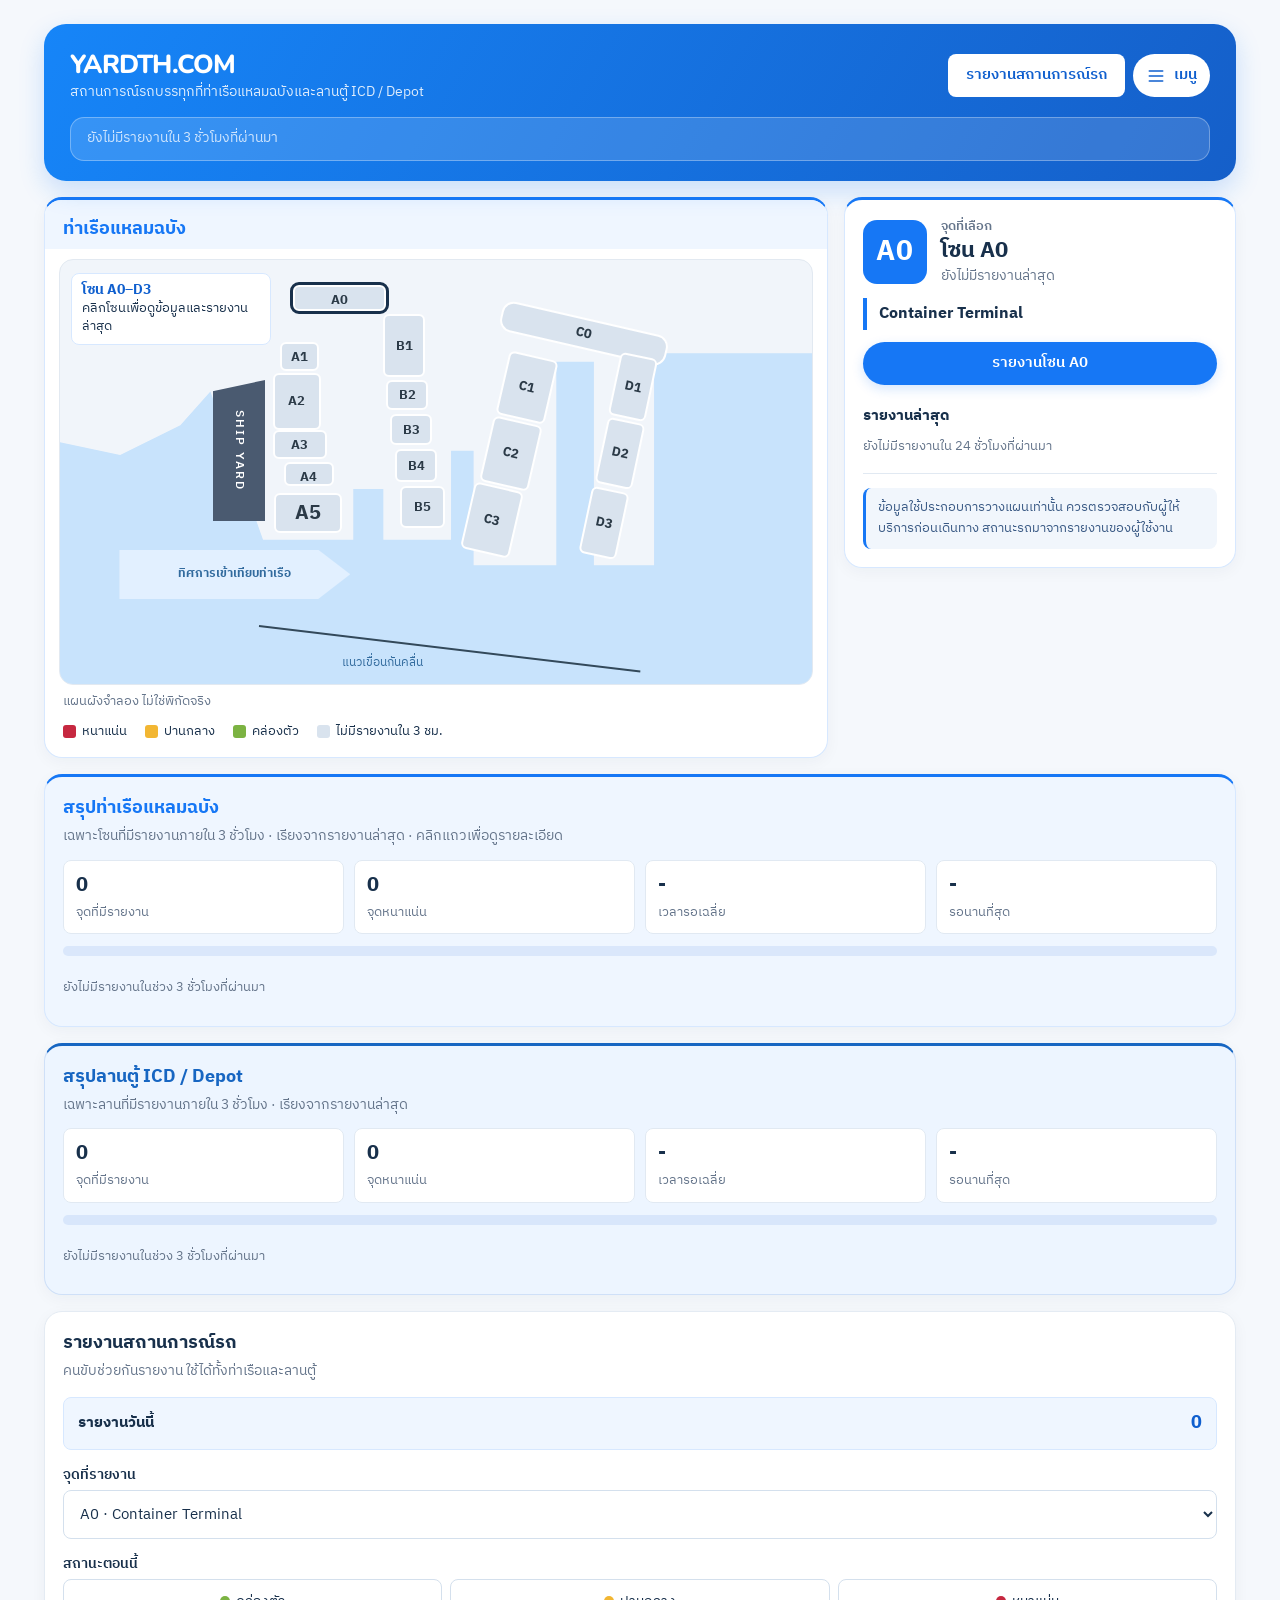
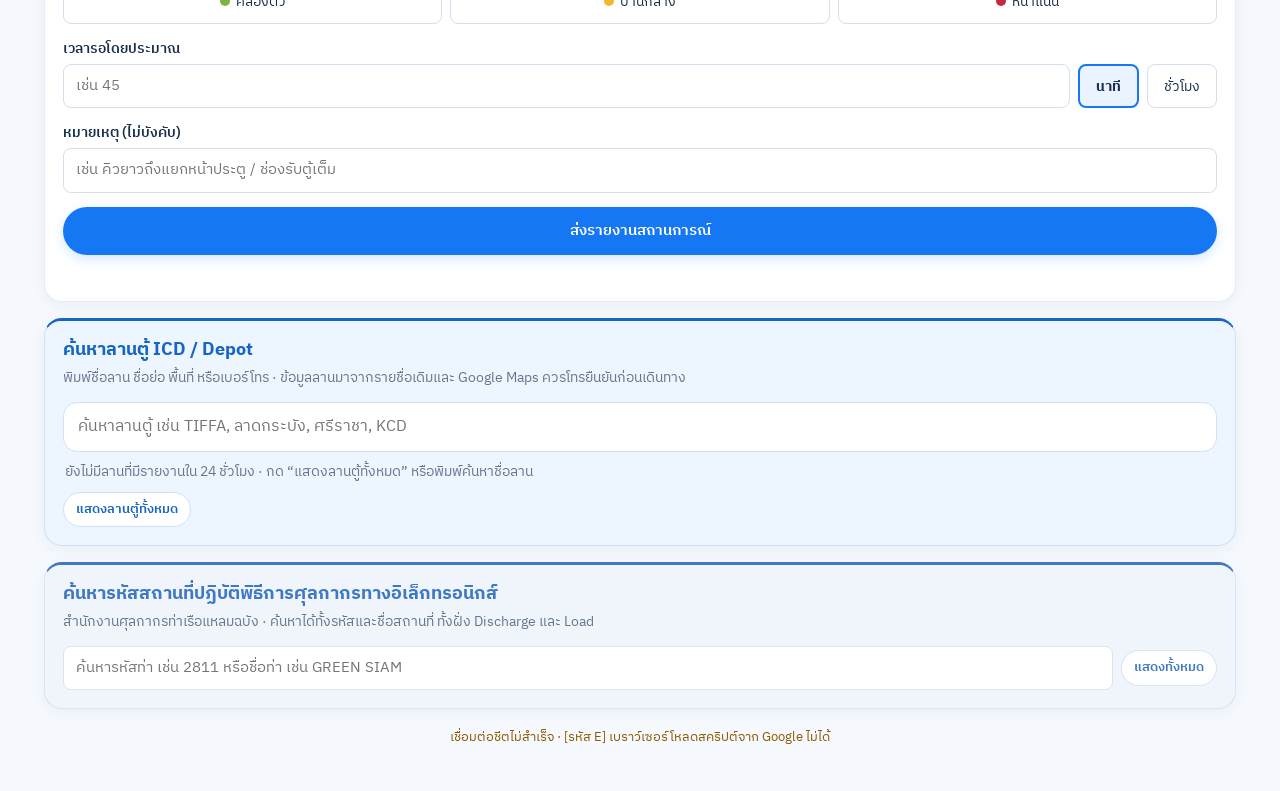
==== commit 5a6ac618: "Add files via upload" ====
--- a/TruckPort_Status_updated.html
+++ b/TruckPort_Status_updated.html
@@ -4,10 +4,10 @@
 <meta charset="utf-8">
 <meta name="viewport" content="width=device-width,initial-scale=1">
 <meta name="theme-color" content="#1d5fd1">
-<link rel="preconnect" href="https://fonts.googleapis.com"><link rel="preconnect" href="https://fonts.gstatic.com" crossorigin><link href="https://fonts.googleapis.com/css2?family=IBM+Plex+Sans+Thai:wght@400;500;600;700&display=swap" rel="stylesheet">
+<link rel="preconnect" href="https://fonts.googleapis.com"><link rel="preconnect" href="https://fonts.gstatic.com" crossorigin><link href="https://fonts.googleapis.com/css2?family=IBM+Plex+Sans+Thai:wght@400;500;600;700&family=Nunito:wght@600;700;800&display=swap" rel="stylesheet">
 <title>YARDTH.COM - ท่าเรือและลานตู้คอนเทนเนอร์</title>
 <style>
-:root{--ink:#0c2340;--muted:#4f6a88;--line:rgba(29,95,209,.14);--accent:#1d5fd1;--accent-d:#164aa8;--clear:#2e9e5b;--busy:#f2b632;--jam:#d64545;--none:#d9e3ee;--glass:#fff;--glass-line:#fff;--shadow:0 10px 32px rgba(22,74,168,.14)}
+:root{--ink:#0c2340;--muted:#4f6a88;--line:rgba(29,95,209,.14);--accent:#1d5fd1;--accent-d:#164aa8;--clear:#7cb342;--busy:#f2b632;--jam:#c62840;--none:#d9e3ee;--glass:#fff;--glass-line:#fff;--shadow:0 10px 32px rgba(22,74,168,.14)}
 *{box-sizing:border-box}
 body{margin:0;min-height:100vh;color:var(--ink);font-family:"IBM Plex Sans Thai","Noto Sans Thai",Tahoma,sans-serif;font-size:15px;line-height:1.5;background:#fff}
 main{max-width:1200px;margin:auto;padding:20px}
@@ -44,7 +44,7 @@
 .maphint{position:absolute;left:1.5%;top:3%;width:26.5%;padding:7px 10px;border-radius:12px;background:rgba(255,255,255,.93);border:1px solid rgba(29,95,209,.2);box-shadow:0 4px 14px rgba(20,70,150,.12);font-size:12.5px;line-height:1.45;color:var(--ink);z-index:2;pointer-events:none}
 .maphint b{display:block;font-size:13.5px;color:var(--accent)}
 .zone{position:absolute;display:grid;place-items:center;background:var(--none);color:#2b3a47;font-family:inherit;font-size:13px;font-weight:700;border:2px solid #fff;border-radius:6px;cursor:pointer;padding:2px;min-width:28px;min-height:24px}
-.zone[data-status=clear]{background:var(--clear);color:#fff}
+.zone[data-status=clear]{background:var(--clear);color:#18304b}
 .zone[data-status=busy]{background:var(--busy);color:#2b2208}
 .zone[data-status=jam]{background:var(--jam);color:#fff}
 .zone:hover{outline:2px solid var(--ink);z-index:3}
@@ -61,7 +61,7 @@
 .details{padding:18px}
 .selhead{display:flex;align-items:center;gap:14px;margin:0 0 12px}
 .selbig{flex:none;min-width:64px;height:64px;padding:0 12px;border-radius:18px;display:grid;place-items:center;background:linear-gradient(135deg,#2f7df0,#1d5fd1);color:#fff;font-size:28px;font-weight:700;letter-spacing:.5px;box-shadow:0 6px 16px rgba(29,95,209,.3)}
-.selbig[data-st=clear]{background:var(--clear)}.selbig[data-st=busy]{background:var(--busy);color:#2b2208}.selbig[data-st=jam]{background:var(--jam)}
+.selbig[data-st=clear]{background:var(--clear);color:#18304b}.selbig[data-st=busy]{background:var(--busy);color:#2b2208}.selbig[data-st=jam]{background:var(--jam)}
 .seltext{min-width:0}.selkicker{font-size:12.5px;color:var(--muted);font-weight:600}
 .selhead h2{font-size:22px;margin:0;line-height:1.25}
 .selstatus{font-size:13.5px;color:var(--muted);margin-top:2px}
@@ -109,8 +109,8 @@
 tbody tr{cursor:pointer}tbody tr:hover{background:rgba(255,255,255,.7)}
 tr.flash{animation:flash 2.5s ease-out}@keyframes flash{0%,55%{background:#b9d8ff}100%{background:transparent}}
 /* report form */
-.report{margin-top:16px;display:block;max-width:640px}.report .card{padding:18px}.report h2{font-size:18px;margin:0 0 4px}
-.report-goal{margin:14px 0 8px;padding:12px 14px;background:rgba(255,255,255,.72);border:1px solid rgba(255,255,255,.9);border-radius:14px}.goal-top{display:flex;justify-content:space-between;gap:12px;align-items:center}.goal-top strong{font-size:18px;color:var(--accent);font-variant-numeric:tabular-nums}.goal-track{height:8px;border-radius:8px;background:rgba(29,95,209,.12);overflow:hidden;margin:8px 0 5px}.goal-track i{display:block;height:100%;width:0;background:linear-gradient(90deg,#2f7df0,#4cc3ff);border-radius:8px;transition:width .25s}.report-goal small{font-size:12px;color:var(--muted)}
+.report{margin-top:16px;display:block;max-width:none}.report .card{padding:18px}.report h2{font-size:18px;margin:0 0 4px}
+.report-today{margin:14px 0 8px;padding:12px 14px;background:rgba(255,255,255,.72);border:1px solid rgba(255,255,255,.9);border-radius:14px}.today-head{display:flex;justify-content:space-between;gap:12px;align-items:center}.today-head strong{font-size:18px;color:var(--accent);font-variant-numeric:tabular-nums}
 label{display:block;font-size:14px;font-weight:600;margin:14px 0 5px}
 select,input,textarea{width:100%;font:inherit;font-size:15px;padding:10px 12px;border:1px solid rgba(29,95,209,.28);border-radius:12px;background:rgba(255,255,255,.85);color:var(--ink)}
 select:focus,input:focus,textarea:focus,button:focus-visible,a:focus-visible{outline:2px solid var(--accent);outline-offset:1px}
@@ -175,10 +175,10 @@
 .map{border-color:#d8e0ea;border-radius:10px}
 .maphint{border-radius:8px;box-shadow:none}
 .selbig{background:#4b8bd2;border-radius:10px;box-shadow:none}
-.badge,.note,.report-goal,.kpi{border-radius:8px}
+.badge,.note,.report-today,.kpi{border-radius:8px}
 .note{background:#f6f8fb}
 .report .card{background:#f7fbff;border-color:#dceafb}
-.report-goal{border-color:#dfebf8;background:#edf6ff}
+.report-today{border-color:#dfebf8;background:#edf6ff}
 #icdDashboard{background:#f7fbff;border-color:#dce9f7}
 #icdDashboard h2{color:#386fa9}
 #icdDepots{background:#fbfdff;border-color:#dce9f7}
@@ -192,11 +192,88 @@
 .secondary{border-color:#c8d3e2;border-radius:8px;background:#fff}
 .secondary:hover{background:#eef6ff}
 .kpi{border-color:#dce8f5;background:#fff}
-.goal-track{border-radius:4px}.goal-track i{background:#6ea5df;border-radius:4px}
 select,input,textarea{border-color:#c8d8e8;border-radius:8px;background:#fff}
 .opts label{border-color:#c8d8e8;border-radius:8px;background:#fff}
 .opts label:has(input:checked){background:#eef4ff}
-button.go.sent{background:var(--clear);box-shadow:none}
+button.go.sent{background:var(--clear);box-shadow:none;color:#18304b}
+/* Distinct but coordinated colors for each system */
+#portSystem,#portDashboard{--system-color:#1677f5;--system-soft:#eff6ff;--system-line:#d7e8ff}
+#icdDashboard,#icdDepots{--system-color:#1766c2;--system-soft:#edf5ff;--system-line:#cfe0f8}
+#customsCodes{--system-color:#3f79c4;--system-soft:#f0f5fc;--system-line:#d8e4f2}
+#portSystem>.card,#portDashboard,#icdDashboard,#icdDepots,#customsCodes{border-color:var(--system-line);border-top:3px solid var(--system-color)}
+#portSystem>.card:first-child,#portDashboard{background:var(--system-soft)}
+#portSystem .cardhead{background:var(--system-soft)}
+#portSystem .cardhead h2,#portDashboard h2{color:var(--system-color)}
+#icdDashboard,#icdDepots{background:var(--system-soft)}
+#icdDashboard h2,#icdDepots .section-head h2{color:var(--system-color)}
+#icdDepots .section-head{background:var(--system-soft)}
+#icdDepots input{border-color:var(--system-line)}
+#icdDepots input:focus{outline-color:var(--system-color)}
+#icdDepots .depot{border-color:var(--system-line);border-left:4px solid var(--system-color);background:#fff}
+#icdDepots .depot:hover{background:var(--system-soft)}
+#icdDepots .depot[data-st=jam]{border-left-color:var(--jam)}
+#icdDepots .depot[data-st=busy]{border-left-color:var(--busy)}
+#icdDepots .depot[data-st=clear]{border-left-color:var(--clear)}
+#icdDepots .secondary{border-color:var(--system-line);color:var(--system-color)}
+#icdDepots .secondary:hover{background:var(--system-soft)}
+#customsCodes{background:var(--system-soft)}
+#customsCodes .section-head{background:var(--system-soft)}
+#customsCodes .section-head h2{color:var(--system-color)}
+#customsCodes input{border-color:var(--system-line)}
+#customsCodes input:focus{outline-color:var(--system-color)}
+#customsCodes .secondary{border-color:var(--system-line);color:var(--system-color)}
+#customsCodes .secondary:hover{background:var(--system-soft)}
+#customsCodes .code-side{border-color:var(--system-line)}
+#customsCodes .code-side h3{background:var(--system-soft);color:var(--system-color)}
+#customsCodes .code-main{color:var(--system-color);border-color:var(--system-line)}
+/* Fastwork-inspired blue palette */
+:root{--ink:#18304b;--muted:#65758b;--line:#e1e9f2;--accent:#1677f5;--accent-d:#0f5fce;--clear:#7cb342;--glass-line:#e4ebf3;--shadow:0 10px 28px rgba(24,48,75,.08)}
+.hero h1{font-family:"Nunito","IBM Plex Sans Thai",Tahoma,sans-serif;font-weight:800;letter-spacing:-.035em}
+body{background:#f5f8fc}
+main{max-width:1240px;padding:24px}
+.hero{padding:24px 26px 20px;border:0;border-radius:22px;background:linear-gradient(120deg,#1685f8,#155fc9);color:#fff;box-shadow:0 10px 26px rgba(22,119,245,.2)}
+.hero h1,.hero .muted{color:#fff}
+.hero .muted{opacity:.86}
+.summary{border:1px solid rgba(255,255,255,.3);border-radius:14px;background:rgba(255,255,255,.14);color:#fff}
+.summary .muted{color:#e8f3ff}
+.card{border-color:#e5ebf2;border-radius:18px;box-shadow:0 4px 16px rgba(24,48,75,.045)}
+#portSystem>.card:first-child{background:#fff}
+#portSystem .cardhead{background:#eff6ff}
+#portSystem .cardhead h2,#portDashboard h2,#icdDashboard h2,#icdDepots .section-head h2,#customsCodes .section-head h2{color:var(--system-color)}
+#portSystem .details{border-top-color:#1677f5}
+.map{background:#f1f5fa;border-color:#e2e9f1;border-radius:14px}
+.sea{background:#c8e3fc}
+.arrow{background:#e2f0ff;color:#326b9e}
+.wavelabel{color:#326b9e}
+.maphint{border-color:#d7e8ff;background:rgba(255,255,255,.96)}
+.maphint b{color:#0f5fce}
+.selbig{background:#1677f5;border-radius:14px}
+.banner{border-left-color:#1677f5}
+.note{border-left-color:#1677f5;background:#f1f6fc}
+.btn,button.go{background:#1677f5;border-radius:999px;box-shadow:0 4px 12px rgba(22,119,245,.18)}
+.btn:hover,button.go:hover{background:#0f5fce}
+.hero .btn{background:#fff;color:#0f5fce;box-shadow:none}
+.hero .btn:hover{background:#edf5ff}
+.menu-toggle{border-color:rgba(255,255,255,.6);border-radius:999px;color:#0f5fce}
+.menu-toggle:hover,.menu-toggle[aria-expanded=true]{background:#edf5ff}
+.system-menu{border-color:#dce6f1;border-radius:14px;box-shadow:0 12px 28px rgba(24,48,75,.14)}
+.system-menu a{border-radius:10px;color:#245f9f}
+.system-menu a:hover,.system-menu a:focus-visible{background:#edf5ff;color:#124d91}
+.secondary{border-color:#cfe0f1;border-radius:999px;color:#1766c2}
+.secondary:hover{background:#edf5ff}
+.report .card{background:#fff;border-color:#e4ebf3}
+.report-today{border-color:#d7e8ff;background:#eff6ff}
+.today-head strong{color:#0f5fce}
+.kpi{border-color:#e1e9f2}
+.opts label:has(input:checked){border-color:#1677f5;background:#eaf3ff}
+select,input,textarea,.opts label{border-color:#d4e0ed}
+select:focus,input:focus,textarea:focus,button:focus-visible,a:focus-visible{outline-color:#1677f5}
+#icdDepots .depot{border-radius:14px}
+#icdDepots .depot:hover{background:#f1f6fc}
+#icdDepots .secondary,#customsCodes .secondary{color:var(--system-color)}
+#customsCodes .code-side{border-radius:12px}
+@media(max-width:680px){main{padding:14px}.hero{padding:18px}}
+@media(min-width:821px){#panel{max-height:min(480px,calc(100vh - 24px))}}
 </style>
 </head>
 <body>
@@ -255,7 +332,7 @@
 <div class="report" id="reportAnchor">
   <section class="card">
     <h2>รายงานสถานการณ์รถ</h2><div class="muted">คนขับช่วยกันรายงาน ใช้ได้ทั้งท่าเรือและลานตู้</div>
-    <div class="report-goal"><div class="goal-top"><b>รายงานวันนี้</b><strong id="reportCount">0 / 350</strong></div><div class="goal-track"><i id="reportGoalBar"></i></div><small id="reportGoalText">เป้าหมาย 350 รายงานต่อวัน</small></div>
+    <div class="report-today"><div class="today-head"><b>รายงานวันนี้</b><strong id="reportCount">0</strong></div></div>
     <label for="rzone">จุดที่รายงาน</label><select id="rzone"></select>
     <label>สถานะตอนนี้</label>
     <div class="opts"><label><input type="radio" name="st" value="clear"><span><i class="dot clear"></i>คล่องตัว</span></label><label><input type="radio" name="st" value="busy"><span><i class="dot busy"></i>ปานกลาง</span></label><label><input type="radio" name="st" value="jam"><span><i class="dot jam"></i>หนาแน่น</span></label></div>
@@ -310,7 +387,6 @@
 const SHEETS_WEB_APP_URL = 'https://script.google.com/macros/s/AKfycbxXSvarIsgLIngnlxxnCY_GwxZOY-gi6cv1eDTyA4MNUYghQq8GYHbVGaHZ9cNsll7inw/exec';
 const SHEET_POLL_MS = 30000;
 let pollFails = 0;
-const DAILY_GOAL = 350;
 
 
 const DEFAULT_PORT_TYPES = {
@@ -682,7 +758,7 @@
 }
 function dots(){
   document.querySelectorAll('.zone').forEach(b=>{const r=latest(b.dataset.zone);if(r)b.dataset.status=r.status;else b.removeAttribute('data-status');});
-  renderDepots();dashboard('port');dashboard('icd');updateReportGoal();summary();
+  renderDepots();dashboard('port');dashboard('icd');updateReportCount();summary();
 }
 
 function setupSelect(){
@@ -732,12 +808,10 @@
   PORT_TYPES=nextTypes;FACILITIES=nextFacilities;REMOTE_LOCATIONS=nextRemote;
   setupSelect();renderDepots();
 }
-function updateReportGoal(){
+function updateReportCount(){
   const now=new Date();const start=new Date(now.getFullYear(),now.getMonth(),now.getDate()).getTime();
   const count=(cloudReady?cloudReports:[]).filter(r=>r.t>=start&&r.t<=Date.now()).length;
-  if($('reportCount'))$('reportCount').textContent=count+' / '+DAILY_GOAL;
-  if($('reportGoalBar'))$('reportGoalBar').style.width=Math.min(100,count/DAILY_GOAL*100)+'%';
-  if($('reportGoalText'))$('reportGoalText').textContent=count>=DAILY_GOAL?'ถึงเป้าหมาย '+DAILY_GOAL+' รายงานต่อวันแล้ว ขอบคุณที่ช่วยกันรายงาน':'เป้าหมาย '+DAILY_GOAL+' รายงานต่อวัน';
+  if($('reportCount'))$('reportCount').textContent=count;
 }
 let sendTimer=null;
 function markSent(){
@@ -787,7 +861,7 @@
     finish();
     $('syncStatus').className='sync-state online';
     $('syncStatus').textContent='เชื่อมต่อแล้ว อัปเดต '+new Date(lastSyncAt).toLocaleTimeString('th-TH');
-    dots();render(cur);updateReportGoal();
+    dots();render(cur);updateReportCount();
     if(confirmedReport)setMessage('บันทึกรายงานลง Google Sheets สำเร็จแล้ว','ok');
     Object.keys(pendingSentAt).forEach(id=>{if(Date.now()-pendingSentAt[id]>20000){delete pendingSentAt[id];pendingIds.delete(id);if($('msg').textContent.includes('กำลังส่ง'))setMessage('ยังไม่พบรายงานใน Google Sheets · ตรวจสอบ Executions ของ Apps Script','err');}});
   };
@@ -812,7 +886,7 @@
   if(!writeLocal(local)){setMessage('พื้นที่จัดเก็บในเบราว์เซอร์เต็ม ไม่สามารถบันทึกรายงานได้','err');return;}
   document.querySelectorAll('input[name="st"]').forEach(el=>el.checked=false);$('rnote').value='';$('rwait').value='';
   if(SHEETS_WEB_APP_URL){setMessage('รับรายงานแล้ว · กำลังส่งไปบันทึกใน Google Sheets…','ok');sendToSheets(report);}else{setMessage('บันทึกรายงานในเบราว์เซอร์นี้แล้ว · ยังไม่ได้เชื่อม Google Sheets','ok');}
-  dots();render(z);updateReportGoal();markSent();goSummary(z);
+  dots();render(z);updateReportCount();markSent();goSummary(z);
 }
 
 // Events
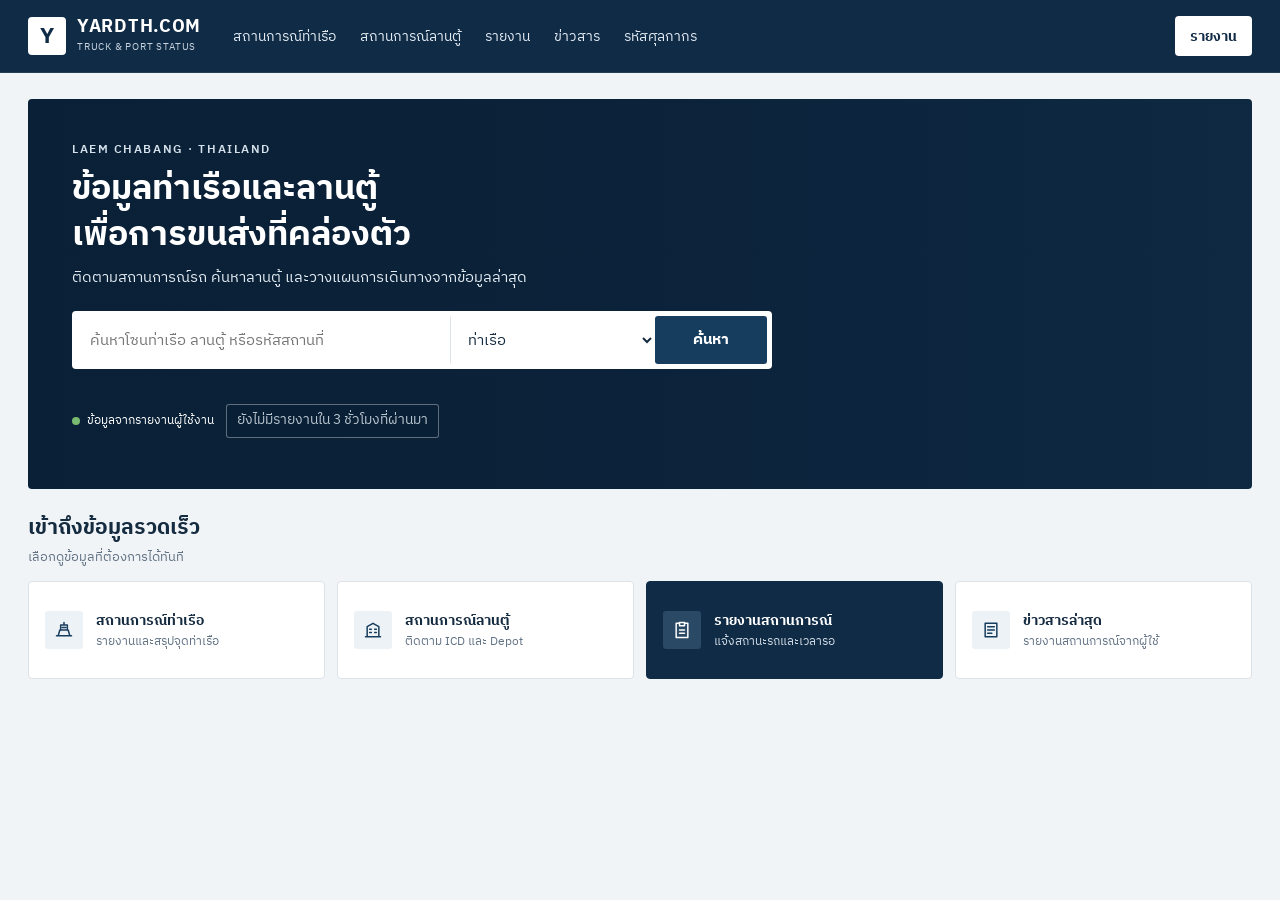
==== commit 96ec1af9: "Add files via upload" ====
--- a/TruckPort_Status_updated.html
+++ b/TruckPort_Status_updated.html
@@ -228,6 +228,8 @@
 #customsCodes .code-main{color:var(--system-color);border-color:var(--system-line)}
 /* Fastwork-inspired blue palette */
 :root{--ink:#18304b;--muted:#65758b;--line:#e1e9f2;--accent:#1677f5;--accent-d:#0f5fce;--clear:#7cb342;--glass-line:#e4ebf3;--shadow:0 10px 28px rgba(24,48,75,.08)}
+/* Homepage refresh */
+:root{--ink:#152b40;--muted:#617284;--line:#dce3e9;--accent:#173d5e;--accent-d:#102b46;--glass-line:#dce3e9;--shadow:none}
 .hero h1{font-family:"Nunito","IBM Plex Sans Thai",Tahoma,sans-serif;font-weight:800;letter-spacing:-.035em}
 body{background:#f5f8fc}
 main{max-width:1240px;padding:24px}
@@ -274,36 +276,155 @@
 #customsCodes .code-side{border-radius:12px}
 @media(max-width:680px){main{padding:14px}.hero{padding:18px}}
 @media(min-width:821px){#panel{max-height:min(480px,calc(100vh - 24px))}}
+/* Homepage refresh */
+body{background:#f1f4f7;color:#152b40}
+main{max-width:1280px;padding:26px 28px 48px}
+.site-header{position:sticky;top:0;z-index:500;background:#102b46;color:#fff;border-bottom:1px solid #263f56}
+.site-head-inner{max-width:1280px;min-height:72px;margin:auto;padding:0 28px;display:flex;align-items:center;gap:32px}
+.brand{display:flex;align-items:center;gap:11px;color:#fff;text-decoration:none;flex:none}
+.brand-mark{width:38px;height:38px;display:grid;place-items:center;background:#fff;color:#102b46;font-size:22px;font-weight:800;border-radius:4px}
+.brand-name{display:block;font-size:18px;line-height:1.15;font-weight:800;letter-spacing:.04em}
+.brand-caption{display:block;margin-top:3px;color:#c6d3de;font-size:10px;letter-spacing:.08em}
+.primary-nav{display:flex;align-items:center;gap:24px;flex:1}
+.primary-nav a{color:#e3ebf2;text-decoration:none;font-size:14px;white-space:nowrap}
+.primary-nav a:hover,.primary-nav a:focus-visible{color:#fff;text-decoration:underline;text-underline-offset:5px}
+.head-actions{position:relative;margin-left:auto;display:flex;align-items:center;gap:10px}
+.header-report{display:inline-flex;align-items:center;justify-content:center;min-height:40px;padding:0 15px;background:#fff;color:#102b46;border-radius:4px;text-decoration:none;font-size:14px;font-weight:700;white-space:nowrap}
+.header-report:hover{background:#e8eef3}
+.menu-toggle{display:none;border:1px solid #698096;background:transparent;color:#fff;border-radius:4px}
+.system-menu{top:calc(100% + 10px);background:#fff}
+.hero{min-height:390px;margin:0 0 24px;padding:42px 44px 26px;border:0;border-radius:4px;color:#fff;background-color:#102b46;background-image:linear-gradient(90deg,rgba(9,31,53,.9) 0%,rgba(9,31,53,.75) 47%,rgba(9,31,53,.2) 100%),url("https://images.unsplash.com/photo-1494412519320-aa613dfb7738?auto=format&fit=crop&w=2000&q=85");background-position:center 48%;background-size:cover;box-shadow:none}
+.hero h1{max-width:680px;margin:8px 0 8px;color:#fff;font-family:"IBM Plex Sans Thai",Tahoma,sans-serif;font-size:34px;letter-spacing:0;font-weight:700;line-height:1.35}
+.hero-kicker{font-size:12px;font-weight:600;letter-spacing:.13em;color:#d4e0ea}
+.hero-copy{max-width:710px}
+.hero-copy>p{margin:0 0 22px;color:#e3ebf2;font-size:15px}
+.quick-search{display:grid;grid-template-columns:minmax(0,1fr) 205px 112px;gap:0;max-width:700px;padding:5px;background:#fff;border-radius:4px}
+.quick-search input,.quick-search select{height:48px;min-width:0;margin:0;padding:0 13px;border:0;border-radius:2px;background:#fff;color:#152b40}
+.quick-search select{border-left:1px solid #dce3e9}
+.quick-search button{border:0;border-radius:3px;background:#173d5e;color:#fff;font:inherit;font-weight:700;cursor:pointer}
+.quick-search button:hover{background:#0d2b46}
+.quick-search-message{min-height:20px;margin-top:5px;color:#fff;font-size:13px}
+.hero-status{display:flex;align-items:center;gap:12px;margin-top:10px}
+.live-label{display:inline-flex;align-items:center;gap:7px;color:#fff;font-size:12px;white-space:nowrap}
+.live-label i{width:8px;height:8px;border-radius:50%;background:#79ba70}
+.summary{min-height:34px;padding:5px 10px;border:1px solid rgba(255,255,255,.35);border-radius:3px;background:rgba(9,31,53,.52);color:#fff;font-size:12px}
+.summary .muted{color:#d5e0e8}
+.summary .dot{width:8px;height:8px}
+.content-heading{margin:0 0 14px}
+.content-heading h2{margin:0 0 3px;color:#152b40;font-size:21px}
+.content-heading p{margin:0;color:#617284;font-size:13px}
+.shortcuts{margin:0 0 28px}
+.shortcut-grid{display:grid;grid-template-columns:repeat(4,minmax(0,1fr));gap:12px}
+.shortcut{min-height:98px;display:flex;align-items:center;gap:13px;padding:16px;background:#fff;border:1px solid #dce3e9;border-radius:4px;color:#152b40;text-decoration:none}
+.shortcut:hover{border-color:#8298aa;background:#f8fafb}
+.shortcut-emphasis{background:#102b46;border-color:#102b46;color:#fff}
+.shortcut-emphasis .shortcut-icon{background:#294965;color:#fff}
+.shortcut.shortcut-emphasis small{color:#d0dbe4}
+.shortcut-emphasis:hover{background:#173a57;border-color:#173a57;color:#fff}
+.shortcut-icon{width:38px;height:38px;flex:none;display:grid;place-items:center;background:#edf2f6;color:#173d5e;border-radius:3px}
+.shortcut-icon svg{width:20px;height:20px;fill:none;stroke:currentColor;stroke-width:1.8;stroke-linecap:round;stroke-linejoin:round}
+.shortcut strong{display:block;font-size:14px}
+.shortcut small{display:block;margin-top:2px;color:#617284;font-size:12px}
+.layout{grid-template-columns:minmax(0,1.55fr) minmax(290px,.85fr);gap:14px}
+.card{border:1px solid #dce3e9;border-radius:4px;box-shadow:none}
+.layout>.card:first-child,#portDashboard,#icdDashboard,#icdDepots,#customsCodes,.report .card{background:#fff;border-color:#dce3e9}
+.layout>.card:first-child .cardhead,#icdDepots .section-head,#customsCodes .section-head{background:#f5f7f9}
+.cardhead,.section-head,.section-body,.details,.dash,.report .card{border-radius:0}
+.cardhead{padding:16px 18px 4px}
+.cardhead h2,.dash h2,.section-head h2,.report h2{color:#152b40!important}
+.map{min-width:560px;border-radius:3px}
+.selbig{border-radius:3px;background:#173d5e}
+.banner{border-left-color:#173d5e}
+.btn,button.go,.row a.mapbtn{border-radius:3px;background:#173d5e;box-shadow:none}
+.btn:hover,button.go:hover{background:#102b46}
+.secondary{border-radius:3px;color:#173d5e}
+.details .btn{width:auto;display:block}
+.note{border-radius:3px;background:#f4f6f8}
+.dash{margin-top:14px;padding:18px}
+.kpi{border-color:#dce3e9;border-radius:3px;background:#f7f9fa}
+.bar{border-radius:2px}
+.report-today,.depot,.code-side,.code-side h3,.modal-box{border-radius:3px}
+.depot{border-color:#dce3e9;background:#fff}
+.depot:hover{background:#f5f7f9}
+.report .card{border-radius:4px}
+.latest-news{margin-top:14px;padding:20px;background:#fff}
+.news-grid{display:grid;grid-template-columns:repeat(2,minmax(0,1fr));gap:0 22px}
+.news-item{display:grid;grid-template-columns:92px minmax(0,1fr);gap:12px;padding:14px 0;border-bottom:1px solid #e3e8ed}
+.news-date{color:#617284;font-size:12px}
+.news-category{display:inline-block;margin-top:4px;padding:2px 6px;background:#eef2f5;color:#42596d;font-size:11px}
+.news-title{margin:0 0 3px;color:#152b40;font-size:14px;font-weight:700}
+.news-summary{margin:0;color:#617284;font-size:13px;overflow-wrap:anywhere}
+.news-open{display:inline-block;margin-top:4px;color:#173d5e;font-size:12px;font-weight:600;text-decoration:none}
+.news-empty{padding:16px 0;color:#617284;font-size:13px}
+.quick-search input:focus,.quick-search select:focus{outline:2px solid #92b5cf;outline-offset:-2px}
+@media(max-width:1000px){.site-head-inner{gap:16px}.primary-nav{display:none}.menu-toggle{display:inline-flex}.shortcut-grid{grid-template-columns:repeat(2,minmax(0,1fr))}}
+@media(max-width:760px){.site-head-inner{min-height:64px;padding:0 18px}.header-report{min-height:38px;padding:0 10px;font-size:12px}.hero{min-height:0;padding:30px 24px 20px}.hero h1{font-size:28px}.hero-status{align-items:flex-start;flex-direction:column;gap:6px}.layout{grid-template-columns:1fr}}
+@media(max-width:600px){main{padding:18px 14px 36px}.site-head-inner{gap:10px;padding:0 12px}.head-actions{gap:6px}.brand-mark{width:34px;height:34px}.brand-name{font-size:16px}.brand-caption{font-size:9px}.header-report{max-width:90px;min-height:36px;padding:0 6px;font-size:11px;white-space:nowrap;line-height:1.2;text-align:center}.menu-toggle{gap:5px;padding:7px 8px;font-size:12px}.hero{padding:24px 16px 18px;background-position:60% center}.hero h1{font-size:24px}.hero-copy>p{font-size:13px}.quick-search{grid-template-columns:minmax(0,1fr) 104px;gap:4px;padding:4px}.quick-search input{grid-column:1/-1}.quick-search select{border:1px solid #dce3e9}.quick-search input,.quick-search select{height:42px}.quick-search button{min-height:42px}.summary{gap:4px 10px}.content-heading h2{font-size:19px}.shortcut-grid{gap:8px}.shortcut{min-height:86px;padding:10px;gap:8px}.shortcut-icon{width:32px;height:32px}.shortcut strong{font-size:12px}.shortcut small{font-size:11px}.news-grid{grid-template-columns:1fr}.news-item{grid-template-columns:78px minmax(0,1fr);gap:8px}.latest-news{padding:14px}.map{min-width:560px}}
+@media(prefers-reduced-motion:reduce){.shortcut,.primary-nav a{scroll-behavior:auto}}
+@media(max-width:600px){
+  .mapwrap{overflow:visible}
+  .map{display:grid;grid-template-columns:repeat(6,minmax(0,1fr));gap:7px;min-width:0;width:auto;aspect-ratio:auto;margin:8px 10px 4px;padding:10px}
+  .map .sea,.map .ship,.map .arrow,.map .wave,.map .wavelabel{display:none}
+  .map .maphint{position:static;grid-column:1/-1;width:auto;margin:0 0 2px;padding:8px 10px;box-shadow:none}
+  .map .zone{position:static;left:auto;top:auto;width:auto;height:44px;min-width:0;min-height:44px;padding:4px 2px;border:1px solid #fff;border-radius:3px;transform:none;font-size:12px}
+  .map .zone.a5{font-size:16px}
+}
+body.home-page main>.content-heading,body.home-page #portSystem,body.home-page #portDashboard,body.home-page #icdDashboard,body.home-page #latestNews,body.home-page #reportAnchor,body.home-page #icdDepots,body.home-page #customsCodes,body.home-page main>.muted[style*="text-align:center"]{display:none!important}
 </style>
 </head>
-<body>
-<main>
-<section class="hero">
-<header class="head">
-  <div><h1>YARDTH.COM</h1><div class="muted">สถานการณ์รถบรรทุกที่ท่าเรือแหลมฉบังและลานตู้ ICD / Depot</div></div>
-  <div class="head-actions">
-    <a class="btn" href="#reportAnchor">รายงานสถานการณ์รถ</a>
-    <button class="menu-toggle" id="systemMenuToggle" type="button" aria-expanded="false" aria-controls="systemMenu" aria-label="เปิดเมนูระบบ">
-      <svg viewBox="0 0 24 24" aria-hidden="true"><path d="M4 6h16M4 12h16M4 18h16"></path></svg><span>เมนู</span>
-    </button>
-    <nav class="system-menu" id="systemMenu" aria-label="เมนูระบบ" hidden>
-      <a href="#portSystem">แผนที่ท่าเรือ</a>
-      <a href="#portDashboard">สรุปท่าเรือ</a>
-      <a href="#icdDashboard">สรุปลานตู้</a>
-      <a href="#reportAnchor">รายงานสถานการณ์รถ</a>
-      <a href="#icdDepots">ค้นหาลานตู้</a>
-      <a href="#customsCodes">ค้นหารหัสสถานที่</a>
+<body class="home-page">
+<header class="site-header">
+  <div class="site-head-inner">
+    <a class="brand" href="#top" aria-label="YARDTH.COM หน้าหลัก"><span class="brand-mark" aria-hidden="true">Y</span><span><span class="brand-name">YARDTH.COM</span><span class="brand-caption">TRUCK &amp; PORT STATUS</span></span></a>
+    <nav class="primary-nav" aria-label="เมนูหลัก">
+      <a href="YardTH_Port.html">สถานการณ์ท่าเรือ</a><a href="YardTH_ICD.html">สถานการณ์ลานตู้</a><a href="YardTH_Report.html">รายงาน</a><a href="YardTH_News.html">ข่าวสาร</a><a href="YardTH_Customs.html">รหัสศุลกากร</a>
     </nav>
+    <div class="head-actions">
+      <a class="header-report" href="YardTH_Report.html">รายงาน</a>
+      <button class="menu-toggle" id="systemMenuToggle" type="button" aria-expanded="false" aria-controls="systemMenu" aria-label="เปิดเมนูระบบ">
+        <svg viewBox="0 0 24 24" aria-hidden="true"><path d="M4 6h16M4 12h16M4 18h16"></path></svg><span>เมนู</span>
+      </button>
+      <nav class="system-menu" id="systemMenu" aria-label="เมนูระบบ" hidden>
+        <a href="YardTH_Port.html">สถานการณ์ท่าเรือ</a><a href="YardTH_ICD.html">สถานการณ์ลานตู้</a>
+        <a href="YardTH_Report.html">รายงานสถานการณ์</a><a href="YardTH_News.html">ข่าวสารล่าสุด</a><a href="YardTH_Customs.html">ค้นหารหัสศุลกากร</a>
+      </nav>
+    </div>
   </div>
 </header>
-<div class="summary" id="summary"></div>
+<main>
+<section class="hero" id="top">
+  <div class="hero-copy">
+    <div class="hero-kicker">LAEM CHABANG · THAILAND</div>
+    <h1>ข้อมูลท่าเรือและลานตู้<br>เพื่อการขนส่งที่คล่องตัว</h1>
+    <p>ติดตามสถานการณ์รถ ค้นหาลานตู้ และวางแผนการเดินทางจากข้อมูลล่าสุด</p>
+    <form class="quick-search" id="quickSearchForm">
+      <input id="quickSearchInput" type="search" placeholder="ค้นหาโซนท่าเรือ ลานตู้ หรือรหัสสถานที่" aria-label="ค้นหาสถานการณ์">
+      <select id="quickSearchType" aria-label="ประเภทการค้นหา">
+        <option value="port">ท่าเรือ</option><option value="icd">ลานตู้</option><option value="customs">ศุลกากร</option>
+      </select>
+      <button type="submit">ค้นหา</button>
+    </form>
+    <div class="quick-search-message" id="quickSearchMessage" aria-live="polite"></div>
+    <div class="hero-status"><span class="live-label"><i></i>ข้อมูลจากรายงานผู้ใช้งาน</span><div class="summary" id="summary"></div></div>
+  </div>
 </section>
 
+<section class="shortcuts" aria-labelledby="shortcutHeading">
+  <div class="content-heading"><h2 id="shortcutHeading">เข้าถึงข้อมูลรวดเร็ว</h2><p>เลือกดูข้อมูลที่ต้องการได้ทันที</p></div>
+  <div class="shortcut-grid">
+    <a class="shortcut" href="YardTH_Port.html"><span class="shortcut-icon"><svg viewBox="0 0 24 24" aria-hidden="true"><path d="M3 19h18M5 19l2-7h10l2 7M8 12V6h8v6M10 9h4M12 3v3"></path></svg></span><span><strong>สถานการณ์ท่าเรือ</strong><small>รายงานและสรุปจุดท่าเรือ</small></span></a>
+    <a class="shortcut" href="YardTH_ICD.html"><span class="shortcut-icon"><svg viewBox="0 0 24 24" aria-hidden="true"><path d="M3 20h18M5 20V8l7-4 7 4v12M8 11h2m4 0h2m-8 4h2m4 0h2"></path></svg></span><span><strong>สถานการณ์ลานตู้</strong><small>ติดตาม ICD และ Depot</small></span></a>
+    <a class="shortcut shortcut-emphasis" href="YardTH_Report.html"><span class="shortcut-icon"><svg viewBox="0 0 24 24" aria-hidden="true"><path d="M8 4H5v17h14V4h-3M9 3h6v4H9zM9 12h6M9 16h6"></path></svg></span><span><strong>รายงานสถานการณ์</strong><small>แจ้งสถานะรถและเวลารอ</small></span></a>
+    <a class="shortcut" href="YardTH_News.html"><span class="shortcut-icon"><svg viewBox="0 0 24 24" aria-hidden="true"><path d="M5 4h14v16H5zM8 8h8M8 12h8m-8 4h5"></path></svg></span><span><strong>ข่าวสารล่าสุด</strong><small>รายงานสถานการณ์จากผู้ใช้</small></span></a>
+  </div>
+</section>
+
+<div class="content-heading"><h2>ภาพรวมสถานการณ์</h2><p>สถานะท่าเรือ ลานตู้ และรายงานล่าสุดจากผู้ใช้งาน</p></div>
 <div class="layout" id="portSystem">
   <section class="card">
     <div class="cardhead"><h2>ท่าเรือแหลมฉบัง</h2></div>
     <div class="mapwrap"><div class="map" aria-label="แผนผังจำลองท่าเรือแหลมฉบัง">
-      <div class="maphint"><b>โซน A0–D3</b>คลิกโซนเพื่อดูข้อมูลและรายงานล่าสุด</div>
+      <div class="maphint"><b>โซน A0–D3</b>แตะหรือคลิกโซนเพื่อดูข้อมูลและรายงานล่าสุด</div>
       <div class="sea"></div><div class="ship">SHIP YARD</div>
       <button class="zone yellow a0" data-zone="A0">A0</button><button class="zone blue a1" data-zone="A1">A1</button><button class="zone orange a2" data-zone="A2">A2</button><button class="zone orange a3" data-zone="A3">A3</button><button class="zone green a4" data-zone="A4">A4</button><button class="zone blue a5" data-zone="A5">A5</button>
       <button class="zone yellow b1" data-zone="B1">B1</button><button class="zone yellow b2" data-zone="B2">B2</button><button class="zone yellow b3" data-zone="B3">B3</button><button class="zone yellow b4" data-zone="B4">B4</button><button class="zone yellow b5" data-zone="B5">B5</button>
@@ -327,6 +448,11 @@
 <section class="card dash" id="icdDashboard">
   <h2>สรุปลานตู้ ICD / Depot</h2><div class="muted">เฉพาะลานที่มีรายงานภายใน 3 ชั่วโมง · เรียงจากรายงานล่าสุด</div>
   <div class="kpis" id="icdKpi"></div><div class="bar" id="icdBar"></div><div class="tw" id="icdTable"></div>
+</section>
+
+<section class="card latest-news" id="latestNews" aria-labelledby="latestNewsHeading">
+  <div class="content-heading"><h2 id="latestNewsHeading">ข่าวสารล่าสุด</h2><p>อัปเดตจากรายงานสถานการณ์ของผู้ใช้งานใน 24 ชั่วโมงล่าสุด</p></div>
+  <div class="news-grid" id="latestNewsList"></div>
 </section>
 
 <div class="report" id="reportAnchor">
@@ -756,9 +882,17 @@
   ALL_ZONES.forEach(z=>{const r=latest(z);if(r&&LABEL[r.status]){c[r.status]++;n++;}});
   $('summary').innerHTML=n?'<span><i class="dot jam"></i>หนาแน่น '+c.jam+'</span><span><i class="dot busy"></i>ปานกลาง '+c.busy+'</span><span><i class="dot clear"></i>คล่องตัว '+c.clear+'</span><span class="muted"><i class="dot none"></i>ไม่มีรายงาน '+(ALL_ZONES.length-n)+'</span>':'<span class="muted">ยังไม่มีรายงานใน '+STALE_HOURS+' ชั่วโมงที่ผ่านมา</span>';
 }
+function renderLatestNews(){
+  const recent=allReports().filter(r=>Date.now()-r.t<DAY).sort((a,b)=>b.t-a.t).slice(0,6);
+  $('latestNewsList').innerHTML=recent.length?recent.map(r=>{
+    const category=isICD(r.zone)?'ลานตู้ ICD / Depot':'ท่าเรือแหลมฉบัง';
+    const details=[r.wait==null?'':`รอ ${fmtWait(r.wait)}`,r.note].filter(Boolean).map(esc).join(' · ')||'รายงานสถานการณ์ล่าสุด';
+    return `<article class="news-item"><div class="news-date">${esc(ago(r.t))}<span class="news-category">${category}</span></div><div><h3 class="news-title">${esc(labelOf(r.zone))} · ${esc(LABEL[r.status])}</h3><p class="news-summary">${details}</p><button class="news-open" type="button" data-news-zone="${esc(r.zone)}">ดูสถานการณ์</button></div></article>`;
+  }).join(''):'<div class="news-empty">ยังไม่มีรายงานสถานการณ์ใน 24 ชั่วโมงล่าสุด</div>';
+}
 function dots(){
   document.querySelectorAll('.zone').forEach(b=>{const r=latest(b.dataset.zone);if(r)b.dataset.status=r.status;else b.removeAttribute('data-status');});
-  renderDepots();dashboard('port');dashboard('icd');updateReportCount();summary();
+  renderDepots();dashboard('port');dashboard('icd');updateReportCount();summary();renderLatestNews();
 }
 
 function setupSelect(){
@@ -892,6 +1026,29 @@
 // Events
 $('rzone').addEventListener('change',e=>render(e.target.value));
 document.querySelectorAll('.zone').forEach(b=>b.addEventListener('click',()=>render(b.dataset.zone)));
+$('latestNewsList').addEventListener('click',e=>{
+  const button=e.target.closest('[data-news-zone]');
+  if(!button)return;
+  const z=button.dataset.newsZone;
+  if(isICD(z))openDepot(z);
+  else{render(z);$('portSystem').scrollIntoView({behavior:'smooth',block:'start'});}
+});
+$('quickSearchForm').addEventListener('submit',e=>{
+  e.preventDefault();
+  const query=$('quickSearchInput').value.trim(),kind=$('quickSearchType').value,message=$('quickSearchMessage');
+  if(!query){message.textContent='กรุณาพิมพ์คำค้นหาก่อน';$('quickSearchInput').focus();return;}
+  message.textContent='';
+  if(kind==='port'){
+    const key=norm(query);
+    const z=PORT_ZONES.find(id=>norm(id)===key)||PORT_ZONES.find(id=>norm([id,PORT_TYPES[id],labelOf(id)].join(' ')).includes(key));
+    if(!z){message.textContent='ไม่พบโซนท่าเรือที่ตรงกับคำค้นหา';return;}
+    window.location.href='YardTH_Port.html?zone='+encodeURIComponent(z);return;
+  }
+  if(kind==='icd'){
+    window.location.href='YardTH_ICD.html?q='+encodeURIComponent(query);return;
+  }
+  window.location.href='YardTH_Customs.html?q='+encodeURIComponent(query);
+});
 const menuToggle=$('systemMenuToggle'),systemMenu=$('systemMenu');
 function closeSystemMenu(){systemMenu.hidden=true;menuToggle.setAttribute('aria-expanded','false');menuToggle.setAttribute('aria-label','เปิดเมนูระบบ');}
 menuToggle.addEventListener('click',()=>{systemMenu.hidden=!systemMenu.hidden;menuToggle.setAttribute('aria-expanded',String(!systemMenu.hidden));menuToggle.setAttribute('aria-label',systemMenu.hidden?'เปิดเมนูระบบ':'ปิดเมนูระบบ');if(!systemMenu.hidden)systemMenu.querySelector('a').focus();});
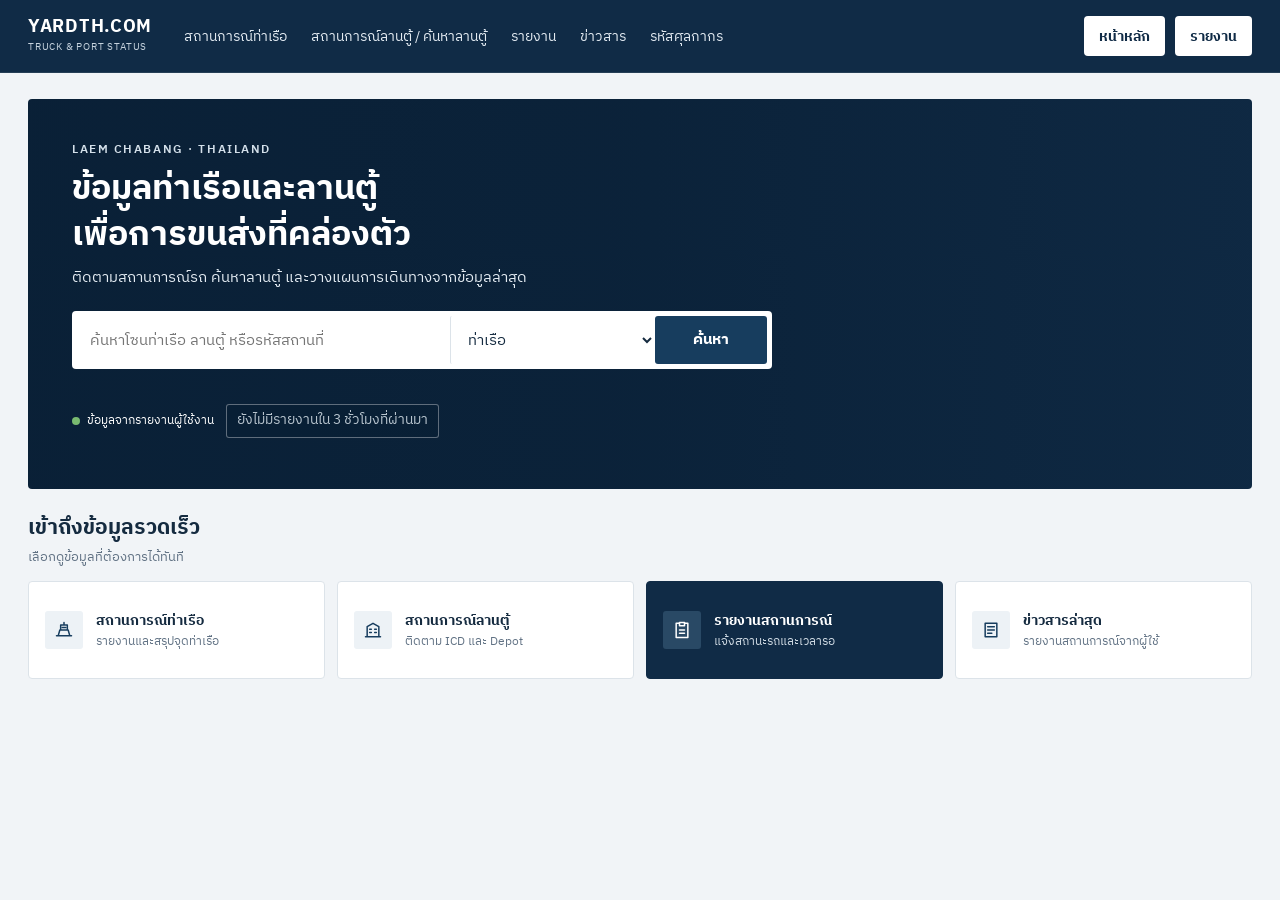
==== commit cdb4e975: "Add files via upload" ====
--- a/TruckPort_Status_updated.html
+++ b/TruckPort_Status_updated.html
@@ -289,8 +289,8 @@
 .primary-nav a{color:#e3ebf2;text-decoration:none;font-size:14px;white-space:nowrap}
 .primary-nav a:hover,.primary-nav a:focus-visible{color:#fff;text-decoration:underline;text-underline-offset:5px}
 .head-actions{position:relative;margin-left:auto;display:flex;align-items:center;gap:10px}
-.header-report{display:inline-flex;align-items:center;justify-content:center;min-height:40px;padding:0 15px;background:#fff;color:#102b46;border-radius:4px;text-decoration:none;font-size:14px;font-weight:700;white-space:nowrap}
-.header-report:hover{background:#e8eef3}
+.header-home,.header-report{display:inline-flex;align-items:center;justify-content:center;min-height:40px;padding:0 15px;background:#fff;color:#102b46;border-radius:4px;text-decoration:none;font-size:14px;font-weight:700;white-space:nowrap}
+.header-home:hover,.header-report:hover{background:#e8eef3}
 .menu-toggle{display:none;border:1px solid #698096;background:transparent;color:#fff;border-radius:4px}
 .system-menu{top:calc(100% + 10px);background:#fff}
 .hero{min-height:390px;margin:0 0 24px;padding:42px 44px 26px;border:0;border-radius:4px;color:#fff;background-color:#102b46;background-image:linear-gradient(90deg,rgba(9,31,53,.9) 0%,rgba(9,31,53,.75) 47%,rgba(9,31,53,.2) 100%),url("https://images.unsplash.com/photo-1494412519320-aa613dfb7738?auto=format&fit=crop&w=2000&q=85");background-position:center 48%;background-size:cover;box-shadow:none}
@@ -332,6 +332,9 @@
 .cardhead,.section-head,.section-body,.details,.dash,.report .card{border-radius:0}
 .cardhead{padding:16px 18px 4px}
 .cardhead h2,.dash h2,.section-head h2,.report h2{color:#152b40!important}
+.report-heading{margin:-16px -18px 16px;padding:16px 18px;background:#eef5fb;border-left:4px solid #173d5e;border-bottom:1px solid #dce7f0}
+.report-heading h2{margin:0 0 2px}
+.report-heading .muted{color:#617284}
 .map{min-width:560px;border-radius:3px}
 .selbig{border-radius:3px;background:#173d5e}
 .banner{border-left-color:#173d5e}
@@ -358,8 +361,8 @@
 .news-empty{padding:16px 0;color:#617284;font-size:13px}
 .quick-search input:focus,.quick-search select:focus{outline:2px solid #92b5cf;outline-offset:-2px}
 @media(max-width:1000px){.site-head-inner{gap:16px}.primary-nav{display:none}.menu-toggle{display:inline-flex}.shortcut-grid{grid-template-columns:repeat(2,minmax(0,1fr))}}
-@media(max-width:760px){.site-head-inner{min-height:64px;padding:0 18px}.header-report{min-height:38px;padding:0 10px;font-size:12px}.hero{min-height:0;padding:30px 24px 20px}.hero h1{font-size:28px}.hero-status{align-items:flex-start;flex-direction:column;gap:6px}.layout{grid-template-columns:1fr}}
-@media(max-width:600px){main{padding:18px 14px 36px}.site-head-inner{gap:10px;padding:0 12px}.head-actions{gap:6px}.brand-mark{width:34px;height:34px}.brand-name{font-size:16px}.brand-caption{font-size:9px}.header-report{max-width:90px;min-height:36px;padding:0 6px;font-size:11px;white-space:nowrap;line-height:1.2;text-align:center}.menu-toggle{gap:5px;padding:7px 8px;font-size:12px}.hero{padding:24px 16px 18px;background-position:60% center}.hero h1{font-size:24px}.hero-copy>p{font-size:13px}.quick-search{grid-template-columns:minmax(0,1fr) 104px;gap:4px;padding:4px}.quick-search input{grid-column:1/-1}.quick-search select{border:1px solid #dce3e9}.quick-search input,.quick-search select{height:42px}.quick-search button{min-height:42px}.summary{gap:4px 10px}.content-heading h2{font-size:19px}.shortcut-grid{gap:8px}.shortcut{min-height:86px;padding:10px;gap:8px}.shortcut-icon{width:32px;height:32px}.shortcut strong{font-size:12px}.shortcut small{font-size:11px}.news-grid{grid-template-columns:1fr}.news-item{grid-template-columns:78px minmax(0,1fr);gap:8px}.latest-news{padding:14px}.map{min-width:560px}}
+@media(max-width:760px){.site-head-inner{min-height:64px;padding:0 18px}.header-home,.header-report{min-height:38px;padding:0 10px;font-size:12px}.hero{min-height:0;padding:30px 24px 20px}.hero h1{font-size:28px}.hero-status{align-items:flex-start;flex-direction:column;gap:6px}.layout{grid-template-columns:1fr}}
+@media(max-width:600px){main{padding:18px 14px 36px}.site-head-inner{gap:10px;padding:0 12px}.head-actions{gap:6px}.brand-mark{width:34px;height:34px}.brand-name{font-size:16px}.brand-caption{font-size:9px}.header-home,.header-report{max-width:90px;min-height:36px;padding:0 6px;font-size:11px;white-space:nowrap;line-height:1.2;text-align:center}.header-report{display:none}.menu-toggle{gap:5px;padding:7px 8px;font-size:12px}.hero{padding:24px 16px 18px;background-position:60% center}.hero h1{font-size:24px}.hero-copy>p{font-size:13px}.quick-search{grid-template-columns:minmax(0,1fr) 104px;gap:4px;padding:4px}.quick-search input{grid-column:1/-1}.quick-search select{border:1px solid #dce3e9}.quick-search input,.quick-search select{height:42px}.quick-search button{min-height:42px}.summary{gap:4px 10px}.content-heading h2{font-size:19px}.shortcut-grid{gap:8px}.shortcut{min-height:86px;padding:10px;gap:8px}.shortcut-icon{width:32px;height:32px}.shortcut strong{font-size:12px}.shortcut small{font-size:11px}.news-grid{grid-template-columns:1fr}.news-item{grid-template-columns:78px minmax(0,1fr);gap:8px}.latest-news{padding:14px}.map{min-width:560px}}
 @media(prefers-reduced-motion:reduce){.shortcut,.primary-nav a{scroll-behavior:auto}}
 @media(max-width:600px){
   .mapwrap{overflow:visible}
@@ -375,17 +378,19 @@
 <body class="home-page">
 <header class="site-header">
   <div class="site-head-inner">
-    <a class="brand" href="#top" aria-label="YARDTH.COM หน้าหลัก"><span class="brand-mark" aria-hidden="true">Y</span><span><span class="brand-name">YARDTH.COM</span><span class="brand-caption">TRUCK &amp; PORT STATUS</span></span></a>
+    <a class="brand" href="TruckPort_Status_updated.html" aria-label="YARDTH.COM หน้าหลัก"><span><span class="brand-name">YARDTH.COM</span><span class="brand-caption">TRUCK &amp; PORT STATUS</span></span></a>
     <nav class="primary-nav" aria-label="เมนูหลัก">
-      <a href="YardTH_Port.html">สถานการณ์ท่าเรือ</a><a href="YardTH_ICD.html">สถานการณ์ลานตู้</a><a href="YardTH_Report.html">รายงาน</a><a href="YardTH_News.html">ข่าวสาร</a><a href="YardTH_Customs.html">รหัสศุลกากร</a>
+      <a href="YardTH_Port.html">สถานการณ์ท่าเรือ</a><a href="YardTH_ICD.html">สถานการณ์ลานตู้ / ค้นหาลานตู้</a><a href="YardTH_Report.html">รายงาน</a><a href="YardTH_News.html">ข่าวสาร</a><a href="YardTH_Customs.html">รหัสศุลกากร</a>
     </nav>
     <div class="head-actions">
+      <a class="header-home" href="TruckPort_Status_updated.html">หน้าหลัก</a>
       <a class="header-report" href="YardTH_Report.html">รายงาน</a>
       <button class="menu-toggle" id="systemMenuToggle" type="button" aria-expanded="false" aria-controls="systemMenu" aria-label="เปิดเมนูระบบ">
         <svg viewBox="0 0 24 24" aria-hidden="true"><path d="M4 6h16M4 12h16M4 18h16"></path></svg><span>เมนู</span>
       </button>
       <nav class="system-menu" id="systemMenu" aria-label="เมนูระบบ" hidden>
-        <a href="YardTH_Port.html">สถานการณ์ท่าเรือ</a><a href="YardTH_ICD.html">สถานการณ์ลานตู้</a>
+        <a href="TruckPort_Status_updated.html">หน้าหลัก</a>
+        <a href="YardTH_Port.html">สถานการณ์ท่าเรือ</a><a href="YardTH_ICD.html">สถานการณ์ลานตู้ / ค้นหาลานตู้</a>
         <a href="YardTH_Report.html">รายงานสถานการณ์</a><a href="YardTH_News.html">ข่าวสารล่าสุด</a><a href="YardTH_Customs.html">ค้นหารหัสศุลกากร</a>
       </nav>
     </div>
@@ -457,7 +462,7 @@
 
 <div class="report" id="reportAnchor">
   <section class="card">
-    <h2>รายงานสถานการณ์รถ</h2><div class="muted">คนขับช่วยกันรายงาน ใช้ได้ทั้งท่าเรือและลานตู้</div>
+    <div class="report-heading"><h2>รายงานสถานการณ์รถ</h2><div class="muted">คนขับช่วยกันรายงาน ใช้ได้ทั้งท่าเรือและลานตู้</div></div>
     <div class="report-today"><div class="today-head"><b>รายงานวันนี้</b><strong id="reportCount">0</strong></div></div>
     <label for="rzone">จุดที่รายงาน</label><select id="rzone"></select>
     <label>สถานะตอนนี้</label>
